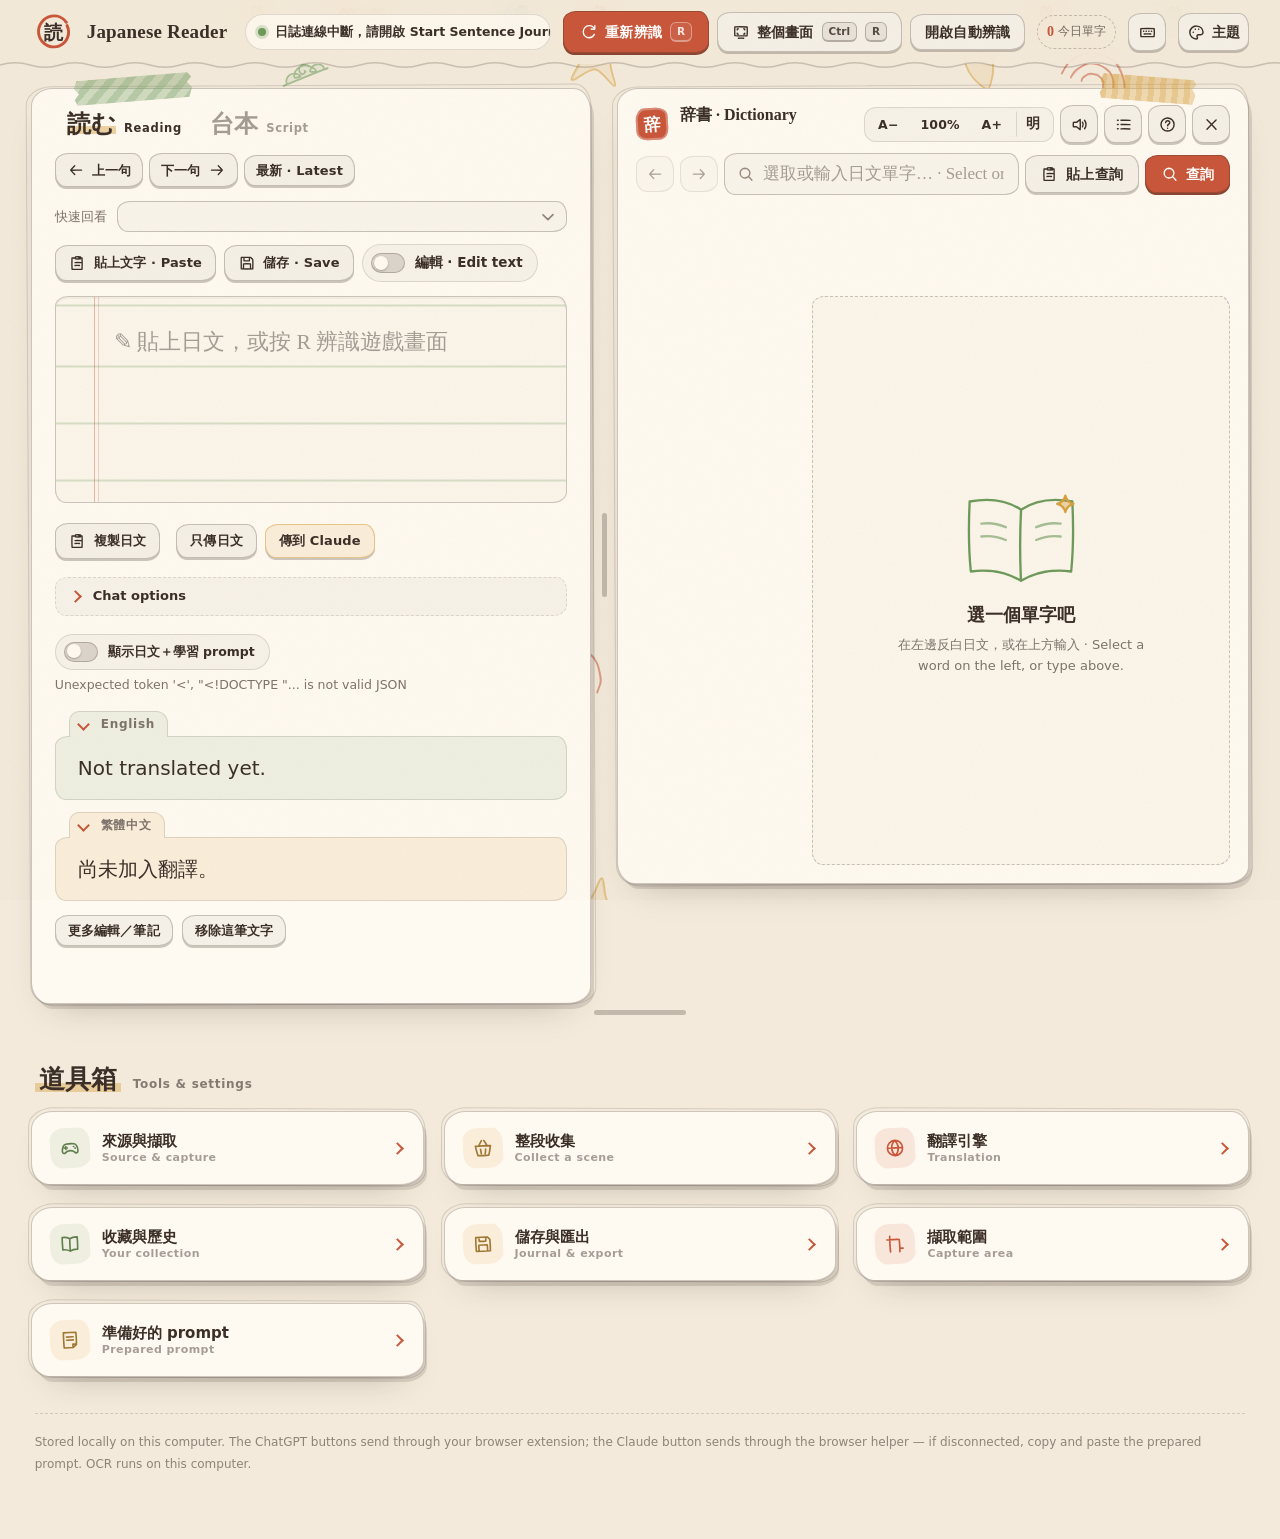
==== index.html @ 6e74e3d2 "Load multiple visual-novel scripts and fix script-panel scrolling [skip ci]" ====
<!doctype html>
<html lang="zh-Hant">
<head>
<meta charset="utf-8">
<meta name="viewport" content="width=device-width,initial-scale=1">
<meta name="theme-color" content="#f3eadb">
<title>Japanese Reader · 日本語リーダー</title>
<link rel="stylesheet" href="style.css?v=multi-script-1">
<link rel="stylesheet" href="dictionary.css?v=scroll-1">
<script src="/portable-preferences.js"></script>
<script src="theme.js?v=ios-presets-1"></script>
</head>
<body>
<div id="doodles" aria-hidden="true"></div>
<div id="falling" aria-hidden="true"></div>

<header class="topbar" id="topbar">
 <div class="topbar-inner">
  <div class="logo" aria-hidden="true">
   <svg viewBox="0 0 48 48"><path class="enso" d="M38.6 13.4C35 8.3 28.6 5.6 22.3 6.7 13.6 8.2 7.4 16.4 8.3 25.2c.9 8.6 8.4 15.3 17.1 15 8.9-.3 15.9-7.8 15.6-16.7-.1-2.4-.7-4.6-1.7-6.6"/><text x="24.5" y="25" text-anchor="middle" dominant-baseline="central">読</text></svg>
  </div>
  <div class="logo-text">
   <b>Japanese Reader</b>
   <small>日本語リーダー · 一句一句，慢慢讀</small>
  </div>
  <div id="topbar-status" class="status-chip"></div>
  <button id="ocr-pending-chip" class="pending-chip" type="button" hidden></button>
  <div id="capture-actions" class="capture-actions">
   <button id="retry-cancel" class="cancel" type="button" hidden title="取消目前的辨識 (Q)">取消辨識 <kbd>Q</kbd></button>
   <button id="pause" type="button">開啟自動辨識</button>
  </div>
  <span id="today-chip" class="today-chip" title="今天查過的單字 · 連續學習天數"></span>
  <button id="shortcut-open" class="icon-button" type="button" title="快捷鍵一覽 (?)" aria-label="Keyboard shortcuts"></button>
  <button id="theme-open" class="icon-button theme-button" type="button" aria-controls="theme-drawer" aria-expanded="false"><span class="label">主題</span></button>
 </div>
</header>

<main class="shell">

 <section class="panel" aria-label="Quick dictionary search">
  <h2>Dictionary · 快速查詞</h2>
  <div class="toolbar">
   <input id="lookup-word" placeholder="選取或輸入日文單字… · Select or type a word" autocomplete="off" spellcheck="false" lang="ja">
   <button id="lookup-online" hidden>Jisho</button>
   <button id="lookup-local" class="primary">查詢</button>
  </div>
  <p id="lookup-state" role="status"></p>
 </section>

 <section class="panel panel-status" aria-label="Recorder status">
  <div id="status" role="status">Connecting to your journal…</div>
  <p id="retry-message" role="status"></p>
  <pre id="retry-text" hidden></pre>
  <details class="note">
   <summary>How recognition works · 使用說明</summary>
   <p class="muted">Choose Pasted text, OBS projector, or a visible game window in Read from. Keep captured dialogue uncovered. Manual recognition is the default: press <kbd>R</kbd> (or the recognize button) when ready, <kbd>Ctrl</kbd>+<kbd>R</kbd> for the whole game screen, and <kbd>Q</kbd> to cancel. Automatic recognition is optional. Dictionary lookup works without translation. Start with HDR off for capture.</p>
  </details>
 </section>

 <section id="ocr-review" class="panel" hidden>
  <h2>這是台詞，還是雜訊？</h2>
  <p class="muted">尚未確認的文字不會加入正式收藏。保留後即可傳送、翻譯；標成雜訊後不再重複提示。</p>
  <div id="ocr-review-list"></div>
 </section>

 <section class="current panel">
  <h2>読む · Reading</h2>
  <div class="toolbar reading-nav">
   <button id="sentence-prev">← 上一句</button>
   <button id="sentence-next">下一句 →</button>
   <button id="sentence-live">最新 · Latest</button>
   <button id="retry-ocr" class="primary">↻ 重新辨識目前畫面</button>
  </div>
  <p id="reader-mode" class="muted"></p>
  <label class="field-label">快速回看 <select id="recent-lines" aria-label="最近讀到的句子"></select></label>
  <div id="latest" tabindex="0" aria-label="Japanese reading text" lang="ja"></div><p id="paste-status" class="muted" role="status">Paste Japanese to start reading, or choose a capture source.</p>
  <h2>English</h2>
  <div id="latestenglish" class="translation" lang="en">Not translated yet.</div>
  <h2>繁體中文</h2>
  <div id="latestchinese" class="translation" lang="zh-Hant">尚未加入翻譯。</div>
  <div id="currentimport"></div>
  <div class="toolbar"><button id="editcurrent">更多編輯／筆記</button></div>
  <p id="latestmeta" class="muted"></p>
 </section>

 <section class="panel" aria-label="Translation and dictionary">
  <h2>Translation · 翻譯引擎</h2>
  <label class="switch"><input type="checkbox" id="auto-translation" checked> Auto · Selected engine · English + 繁體中文</label>
  <p id="translation-state" role="status">Connecting…</p>
  <p class="muted">Translation is optional. Choose LM Studio or an installed offline Argos package below. Auto fills missing translations; the manual button translates the displayed sentence again. Text stays temporary until you save it; saved passages remain local.</p>
 </section>

 <details id="history" class="panel">
  <summary>歷史紀錄／搜尋已儲存句子</summary>
  <h2>Your collection</h2>
  <div class="toolbar">
   <input id="search" type="search" placeholder="Find a sentence or note" aria-label="Search sentences">
   <select id="filter" aria-label="Filter"><option value="all">All sentences</option><option value="new">Not studied</option><option value="star">Starred</option><option value="ocr">Check OCR</option></select>
   <select id="order" aria-label="Order"><option value="newest">Newest first</option><option value="oldest">Story encounter order</option></select>
  </div>
  <div class="toolbar">
   <button id="selectpage">Select this page</button>
   <button id="clear">Clear selection</button>
   <button id="prompt">Copy study prompt · EN + 繁中</button>
   <button id="copy">Copy selected Japanese</button>
   <span id="selected" class="pill"></span>
  </div>
  <div class="toolbar pager">
   <button id="prev">← Previous</button>
   <span id="page" class="pill"></span>
   <button id="next">Next →</button>
  </div>
  <div id="sentences"></div>
 </details>

 <section class="panel" aria-label="Journal actions">
  <h2>Journal · 儲存與匯出</h2>
  <p id="message" role="status"></p>
  <p id="export-status" class="muted" role="status"></p>
  <div class="toolbar">
   <span id="count" class="pill"></span>
   <button id="stop">Save and close reader</button>
   <button id="backup">Save database backup</button>
   <button id="export">Export all JSON</button>
   <button id="exporttxt">Export all Japanese text</button>
  </div>
 </section>

 <details class="panel" id="obs-settings">
  <summary>擷取範圍 · Capture area</summary>
  <p class="muted">Saved automatically in <b>your current reading library</b>. Capture reads the selected OBS projector or game window. Recognized Japanese stays temporary unless automatic saving is enabled; review it for recognition mistakes.</p>
  <pre id="raw"></pre>
  <div class="toolbar">
   <label class="field-label">Dialogue starts at (% down the window) <input id="top" type="number" min="0" max="94" value="55"></label>
   <label class="field-label">Capture height (% of window) <input id="height" type="number" min="5" max="100" value="43"></label>
   <button id="settings">Apply capture area</button>
  </div>
  <p class="muted">If menus or background text are being saved, narrow the capture area. Minimized or rapidly skipped dialogue may be missed; some game display modes may require the game to be active. The journal saves stable screen observations, not a guaranteed complete game transcript.</p>
 </details>

 <details class="panel">
  <summary>Add a missed sentence manually</summary>
  <textarea id="manual" placeholder="Paste Japanese here"></textarea>
  <button id="add">Save sentence</button>
 </details>

 <details id="promptbox" class="panel">
  <summary>準備好的 prompt · Prepared prompt</summary>
  <textarea id="prepared" readonly></textarea>
 </details>

 <footer>Stored locally on this computer. The ChatGPT buttons send through your browser extension; the Claude button sends through the browser helper — if disconnected, copy and paste the prepared prompt. OCR runs on this computer.</footer>

</main>

<div id="theme-scrim" class="scrim" hidden></div>
<aside id="theme-drawer" class="drawer" aria-label="Appearance" aria-hidden="true">
 <div class="drawer-head">
  <div><b>外觀 · Appearance</b><small>讓讀日文變成一件開心的事</small></div>
  <button id="theme-close" class="icon-button" type="button" aria-label="Close appearance">✕</button>
 </div>
 <div class="drawer-body">
  <h3>主題 · Palette</h3>
  <div id="theme-presets" class="preset-grid" role="group" aria-label="Palette presets"></div>

  <h3>背景插畫 · Doodles</h3>
  <div id="theme-density" class="segmented" role="group" aria-label="Doodle amount"></div>
  <div class="toggle-row">
   <label><input id="theme-grain" type="checkbox"> 紙張質感 · Paper grain</label>
   <label><input id="theme-falling" type="checkbox"> 飄落動畫 · Drifting petals</label>
  </div>

  <h3>閱讀 · Reading</h3>
  <p class="drawer-note">日文字體 · Japanese typeface <span class="font-sample" lang="ja">読み・きさ</span></p>
  <div id="theme-font" class="segmented" role="group" aria-label="Japanese typeface"></div>
  <div id="theme-sizes" class="slider-stack"></div>

  <h3>自訂顏色 · Custom colours</h3>
  <div id="theme-colors" class="color-row"></div>
  <button id="theme-custom-reset" type="button" class="link-button" hidden>回到主題原色 · Use palette colours</button>

  <details id="theme-settings">
   <summary>其他 · More</summary>
  </details>
 </div>
 <div class="drawer-foot">
  <button id="theme-reset" type="button">恢復預設外觀</button>
  <span id="theme-save" role="status"></span>
 </div>
</aside>

<div id="ocr-toast" class="toast" role="status" aria-live="polite" hidden>
 <svg class="toast-spinner" viewBox="0 0 24 24" aria-hidden="true"><path d="M19.5 8.2c-1.3-2.9-4.2-4.7-7.4-4.6C7.6 3.8 4.2 7.4 4.3 11.9c.1 4.4 3.7 7.9 8 7.8 3-.1 5.6-1.9 6.8-4.5"/></svg>
 <span id="ocr-toast-text">正在辨識畫面…</span>
 <button id="ocr-toast-cancel" type="button">取消 <kbd>Q</kbd></button>
</div>

<div id="shortcut-sheet" class="sheet" role="dialog" aria-modal="true" aria-labelledby="shortcut-title" hidden>
 <div class="sheet-card">
  <div class="sheet-head"><b id="shortcut-title">快捷鍵 · Keyboard shortcuts</b><button id="shortcut-close" class="icon-button" type="button" aria-label="Close">✕</button></div>
  <p class="drawer-note">在文字輸入框以外使用 · Works outside text fields</p>
  <dl class="keys">
   <dt><kbd>R</kbd></dt><dd>重新辨識目前畫面 · Recognize the dialogue area</dd>
   <dt><kbd>Ctrl</kbd>+<kbd>R</kbd></dt><dd>辨識整個遊戲畫面 · Recognize the whole game screen</dd>
   <dt><kbd>Q</kbd></dt><dd>取消辨識 · Cancel a recognition in progress</dd>
   <dt><kbd>A</kbd> / <kbd>D</kbd></dt><dd>上一本／下一本有結果的辭典 · Previous / next dictionary</dd>
   <dt><kbd>←</kbd> / <kbd>→</kbd></dt><dd>上一個／下一個查詢 · Previous / next search</dd>
   <dt><kbd>Ctrl</kbd>+<kbd>V</kbd></dt><dd>貼上並查詢 · Paste into dictionary search</dd>
   <dt><kbd>Shift</kbd> + 選取</dt><dd>只選取、不查詢 · Select without lookup (or right-drag)</dd>
   <dt><kbd>?</kbd></dt><dd>顯示這張表 · Show this sheet</dd>
  </dl>
 </div>
</div>

<script src="translations.js"></script><script src="app.js?v=washi-1"></script>
<script>
const translationToggle=document.getElementById('auto-translation');
translationToggle.onchange=async()=>{try{const r=await fetch('/api/translation',{method:'POST',headers:{'Content-Type':'application/json'},body:JSON.stringify({enabled:translationToggle.checked})});if(!r.ok)throw Error('Could not change translation setting');}catch(e){document.getElementById('translation-state').textContent=e.message;}};
setInterval(async()=>{try{const r=await fetch('/api/state');const s=await r.json();if(s.translation){translationToggle.checked=s.translation.enabled;document.getElementById('translation-state').textContent=s.translation.status;}}catch{}},1600);
document.addEventListener('selectionchange',()=>{const active=document.activeElement;if(active&&(active.matches('input,textarea')||active.isContentEditable))return;const selection=window.getSelection();if(!selection||selection.isCollapsed)return;const text=selection.toString().trim();if(text&&text.length<120)document.getElementById('lookup-word').value=text;});
document.getElementById('lookup-online').onclick=()=>{const w=document.getElementById('lookup-word').value.trim();if(w)window.open('https://jisho.org/search/'+encodeURIComponent(w),'_blank','noopener');};
</script><script src="dictionary.js?v=position-1"></script><script src="deepl-web.js"></script><script src="reader.js?v=washi-2"></script><script src="script.js?v=multi-script-1"></script>
</body>
</html>
---- style.css ----
/* ==========================================================================
   Japanese Reader · "Washi" design
   Colours come from theme.js as --paper, --card, --ink, --accent, --accent-2,
   --accent-3 (see PRESETS there). Everything else is derived here, so every
   palette preset — light or dark — works without extra rules.
   ========================================================================== */

/* 1. Tokens ---------------------------------------------------------------- */
:root{
 --paper:#f3eadb;--paper-ink:#3b2f28;--card:#fffaf1;--ink:#3b2f28;
 --accent:#c9573a;--accent-text:#c9573a;--accent-2:#6e9a5b;--accent-3:#d6a03e;--on-accent:#fff;

 --font-ui:"Segoe UI Variable Text","Segoe UI","Yu Gothic UI","Microsoft JhengHei UI","Microsoft JhengHei",system-ui,-apple-system,sans-serif;
 --font-hand:"Segoe Print","Ink Free","UD Digi Kyokasho N-B","UD Digi Kyokasho NK-B","Klee One","Comic Sans MS",cursive;
 --font-jp:var(--jp-font,"Yu Gothic UI","Yu Gothic","Noto Sans JP",sans-serif);
 --font-mono:"Cascadia Mono",Consolas,"SF Mono",monospace;

 --muted:color-mix(in srgb,var(--ink) 66%,var(--card));
 --faint:color-mix(in srgb,var(--ink) 46%,var(--card));
 --line:color-mix(in srgb,var(--ink) 14%,transparent);
 --line-strong:color-mix(in srgb,var(--ink) 26%,transparent);
 --inset:color-mix(in srgb,var(--ink) 4%,var(--card));
 --inset-2:color-mix(in srgb,var(--ink) 8%,var(--card));
 --field:color-mix(in srgb,var(--ink) 3%,var(--card));
 --btn:color-mix(in srgb,var(--ink) 5%,var(--card));
 --btn-hover:color-mix(in srgb,var(--accent) 12%,var(--card));
 --tint-accent:color-mix(in srgb,var(--accent) 12%,var(--card));
 --tint-2:color-mix(in srgb,var(--accent-2) 11%,var(--card));
 --tint-3:color-mix(in srgb,var(--accent-3) 13%,var(--card));
 --shade:color-mix(in srgb,var(--ink) 14%,transparent);
 --shadow:0 1px 0 var(--line),4px 6px 0 -1px var(--shade),0 18px 36px -24px color-mix(in srgb,var(--ink) 40%,transparent);

 --radius:var(--rounding,20px);
 --wobble:calc(var(--radius) + 2px) calc(var(--radius) - 3px) calc(var(--radius) + 4px) calc(var(--radius) - 2px)/calc(var(--radius) - 2px) calc(var(--radius) + 3px) calc(var(--radius) - 3px) calc(var(--radius) + 2px);
 --wobble-sm:13px 10px 14px 11px/10px 14px 11px 13px;
 --gutter:clamp(14px,2.4vw,34px);
 --topbar-h:64px;
 --doodle-opacity:.6;--grain-opacity:.5;
 color-scheme:light;
}
:root[data-mode="dark"]{
 --shade:rgba(0,0,0,.34);
 --shadow:0 1px 0 color-mix(in srgb,var(--ink) 8%,transparent),4px 6px 0 -1px rgba(0,0,0,.28),0 22px 40px -22px rgba(0,0,0,.7);
 --line:color-mix(in srgb,var(--ink) 13%,transparent);
 --line-strong:color-mix(in srgb,var(--ink) 24%,transparent);
 --inset:color-mix(in srgb,var(--ink) 5%,var(--card));
 --field:color-mix(in srgb,#000 14%,var(--card));
 --btn:color-mix(in srgb,var(--ink) 7%,var(--card));
 --doodle-opacity:.42;--grain-opacity:.55;
 color-scheme:dark;
}

/* 2. Base ------------------------------------------------------------------ */
*{box-sizing:border-box}
[hidden]{display:none!important}
html{background:var(--paper);color:var(--paper-ink);scroll-padding-top:calc(var(--topbar-h) + 16px)}
body{
 margin:0;min-height:100vh;padding:0 0 64px;
 font:15px/1.6 var(--font-ui);
 background:var(--paper);color:var(--paper-ink);
 -webkit-font-smoothing:antialiased;text-rendering:optimizeLegibility;
}
/* Page-recolouring extensions paint html/body/main with !important; keep our paper. */
html,body{background-color:var(--paper)!important}
body>*{position:relative;z-index:1}
::selection{background:color-mix(in srgb,var(--accent) 30%,transparent)}
*{scrollbar-width:thin;scrollbar-color:color-mix(in srgb,var(--ink) 24%,transparent) transparent}
::-webkit-scrollbar{width:11px;height:11px}
::-webkit-scrollbar-thumb{background:color-mix(in srgb,var(--ink) 22%,transparent);border-radius:99px;border:3px solid transparent;background-clip:content-box}
::-webkit-scrollbar-track{background:transparent}

/* Hand-drawn background: doodles, drifting petals, paper grain. */
#doodles,#falling{position:fixed;inset:0;z-index:0;pointer-events:none}
#doodles{opacity:var(--doodle-opacity)}
#doodles svg{display:block}
#falling{overflow:hidden}
#falling span{position:absolute;top:0;left:var(--x);opacity:.75;will-change:transform}
#falling .fall{animation:petal-fall var(--dur) linear var(--delay) infinite}
#falling .rise{top:auto;bottom:0;animation:bubble-rise var(--dur) ease-in var(--delay) infinite}
@keyframes petal-fall{
 0%{transform:translate3d(0,-60px,0) rotate(0)}
 50%{transform:translate3d(calc(var(--drift) * .6),50vh,0) rotate(calc(var(--spin) * .5))}
 100%{transform:translate3d(var(--drift),calc(100vh + 60px),0) rotate(var(--spin))}
}
@keyframes bubble-rise{
 0%{transform:translate3d(0,60px,0) scale(.7);opacity:0}
 15%{opacity:.7}
 100%{transform:translate3d(var(--drift),calc(-100vh - 60px),0) scale(1.05);opacity:0}
}
.no-falling #falling{display:none}
body::after{
 content:"";position:fixed;inset:0;z-index:90;pointer-events:none;
 opacity:var(--grain-opacity);mix-blend-mode:multiply;
 background-image:url("data:image/svg+xml,%3Csvg xmlns='http://www.w3.org/2000/svg' width='220' height='220'%3E%3Cfilter id='n'%3E%3CfeTurbulence type='fractalNoise' baseFrequency='.85' numOctaves='3' stitchTiles='stitch'/%3E%3CfeColorMatrix values='0 0 0 0 .45 0 0 0 0 .38 0 0 0 0 .3 0 0 0 .09 0'/%3E%3C/filter%3E%3Crect width='220' height='220' filter='url(%23n)'/%3E%3C/svg%3E");
}
:root[data-mode="dark"] body::after{mix-blend-mode:screen;opacity:.28}
.no-grain body::after{display:none}

/* 3. Top bar --------------------------------------------------------------- */
.topbar{
 position:sticky;top:0;z-index:40;
 background:color-mix(in srgb,var(--paper) 84%,transparent);
 backdrop-filter:blur(14px) saturate(140%);-webkit-backdrop-filter:blur(14px) saturate(140%);
 color:var(--paper-ink);
}
/* A wavy, hand-drawn rule under the bar. */
.topbar::after{
 content:"";position:absolute;left:0;right:0;bottom:-5px;height:8px;
 background:color-mix(in srgb,var(--paper-ink) 22%,transparent);
 -webkit-mask:url("data:image/svg+xml,%3Csvg xmlns='http://www.w3.org/2000/svg' width='120' height='8'%3E%3Cpath d='M0 4c10-3 20-3 30 0s20 3 30 0 20-3 30 0 20 3 30 0' fill='none' stroke='%23000' stroke-width='1.6' stroke-linecap='round'/%3E%3C/svg%3E") repeat-x left center/120px 8px;
 mask:url("data:image/svg+xml,%3Csvg xmlns='http://www.w3.org/2000/svg' width='120' height='8'%3E%3Cpath d='M0 4c10-3 20-3 30 0s20 3 30 0 20-3 30 0 20 3 30 0' fill='none' stroke='%23000' stroke-width='1.6' stroke-linecap='round'/%3E%3C/svg%3E") repeat-x left center/120px 8px;
}
.topbar-inner{
 display:flex;align-items:center;gap:12px;flex-wrap:wrap;
 max-width:var(--reader-width,1640px);margin:0 auto;padding:10px var(--gutter);
}
.logo{width:44px;height:44px;flex:none;color:var(--accent)}
.logo svg{width:100%;height:100%;overflow:visible}
.logo .enso{fill:none;stroke:currentColor;stroke-width:3.2;stroke-linecap:round;animation:enso-draw 1.6s ease-out both}
.logo text{font:700 21px var(--font-hand);fill:var(--paper-ink)}
@keyframes enso-draw{from{stroke-dasharray:0 200}to{stroke-dasharray:200 0}}
.logo-text{display:flex;flex-direction:column;line-height:1.15;margin-right:6px}
.logo-text b{font:700 19px var(--font-hand);letter-spacing:.01em}
.logo-text small{font-size:11.5px;color:color-mix(in srgb,var(--paper-ink) 62%,var(--paper));letter-spacing:.06em}

.status-chip{flex:1 1 0;min-width:120px;display:flex}
.status-chip #status{max-width:100%}
.status-chip #status{
 display:flex;align-items:center;gap:9px;
 padding:7px 14px 7px 12px;margin:0;
 font-size:12.5px;font-weight:600;color:var(--ink);
 background:color-mix(in srgb,var(--card) 80%,transparent);
 border:1.5px solid var(--line);border-radius:999px;
 white-space:nowrap;overflow:hidden;text-overflow:ellipsis;
}
.status-chip #status::before{
 content:"";flex:none;width:8px;height:8px;border-radius:50%;
 background:var(--accent-2);box-shadow:0 0 0 3px color-mix(in srgb,var(--accent-2) 25%,transparent);
 animation:pulse 2.6s ease-in-out infinite;
}
.ocr-busy .status-chip #status::before{background:var(--accent);animation-duration:.9s}
@keyframes pulse{0%,100%{opacity:1}50%{opacity:.3}}
.pending-chip{
 padding:6px 12px;font-size:12.5px;
 background:var(--tint-3);border-color:color-mix(in srgb,var(--accent-3) 55%,transparent);
 animation:wiggle 3s ease-in-out infinite;
}
@keyframes wiggle{0%,90%,100%{transform:rotate(0)}93%{transform:rotate(-3deg)}96%{transform:rotate(3deg)}}

.capture-actions{display:flex;align-items:center;gap:8px;flex-wrap:nowrap}
.capture-actions .short{display:none}
.capture-actions button{white-space:nowrap}
.capture-actions button{padding:9px 14px}
.capture-actions #retry-ocr{padding:10px 16px}
#retry-cancel{background:var(--tint-accent);border-color:color-mix(in srgb,var(--accent) 45%,transparent)}
.today-chip{
 display:inline-flex;align-items:center;gap:4px;
 padding:6px 12px;font-size:12px;color:color-mix(in srgb,var(--paper-ink) 70%,var(--paper));
 border:1.5px dashed var(--line-strong);border-radius:999px;white-space:nowrap;
}
.today-chip b{font:700 14px var(--font-hand);color:var(--accent-text)}
.today-chip.lit{border-style:solid;background:color-mix(in srgb,var(--card) 70%,transparent)}
.theme-button{gap:6px;padding:8px 14px}
.theme-button .label{font-weight:700}

/* 4. Shell & workspace ------------------------------------------------------ */
.shell{
 width:100%;max-width:var(--reader-width,1640px);margin-inline:auto;
 padding:18px var(--gutter) 0;
 background:transparent!important;background-image:none!important;color:var(--paper-ink)!important;
}

/* 5. Cards ------------------------------------------------------------------- */
.panel,article,section.current,#dictionary-panel,.settings-grid>details,.settings-grid>section{
 position:relative;
 margin:0;
 padding:clamp(16px,1.8vw,24px);
 color:var(--ink);
 background:var(--card);
 border:1.5px solid var(--line-strong);
 border-radius:var(--wobble);
 box-shadow:var(--shadow);
}
/* A second, slightly offset pencil line makes every card look sketched by hand. */
section.current::after,#dictionary-panel::after,.settings-grid>*::after,article::after{
 content:"";position:absolute;inset:-4px -3px -2px -4px;pointer-events:none;
 border:1.2px solid color-mix(in srgb,var(--ink) 16%,transparent);
 border-radius:calc(var(--radius) + 6px) calc(var(--radius) - 4px) calc(var(--radius) + 2px) calc(var(--radius) + 5px)/calc(var(--radius) - 1px) calc(var(--radius) + 5px) calc(var(--radius) - 4px) calc(var(--radius) + 1px);
 transform:rotate(-.3deg);
}
.settings-grid>*::after{transform:rotate(.25deg)}

/* Washi tape on the two main cards. */
section.current::before,#dictionary-panel::before{
 content:"";position:absolute;z-index:3;top:-13px;width:118px;height:26px;pointer-events:none;
 background:repeating-linear-gradient(-45deg,color-mix(in srgb,var(--accent-2) 55%,transparent) 0 7px,color-mix(in srgb,var(--accent-2) 36%,transparent) 7px 14px);
 clip-path:polygon(3% 0,97% 4%,100% 22%,96% 40%,100% 62%,97% 100%,2% 96%,0 74%,4% 52%,0 30%);
 transform:rotate(-5deg);left:42px;opacity:.9;
}
#dictionary-panel::before{
 left:auto;right:52px;transform:rotate(4deg);width:96px;
 background:repeating-linear-gradient(90deg,color-mix(in srgb,var(--accent-3) 60%,transparent) 0 6px,color-mix(in srgb,var(--accent-3) 40%,transparent) 6px 12px);
}

/* 6. Typography ---------------------------------------------------------------- */
h1{font-weight:700}
h2{
 display:flex;align-items:center;gap:10px;
 margin:22px 0 10px;
 font-size:12px;font-weight:700;letter-spacing:.14em;text-transform:uppercase;
 color:var(--accent-text);
}
h3{margin:0 0 10px;font-size:15px;font-weight:700}
p{margin:10px 0}
small{font-size:11px;letter-spacing:.04em}
.muted{color:var(--muted);line-height:1.7;font-size:13.5px}
.meta{font-size:12px;color:var(--faint);line-height:1.7}
.hand-title{
 display:flex;align-items:baseline;gap:12px;flex-wrap:wrap;
 margin:0;text-transform:none;letter-spacing:0;color:var(--ink);
}
.hand-title>span{
 position:relative;font:700 26px/1.1 var(--font-hand);
 color:var(--ink);padding:0 4px;
 background:linear-gradient(transparent 58%,color-mix(in srgb,var(--accent-3) 42%,transparent) 58% 90%,transparent 90%);
}
.hand-title small{font-size:12px;font-weight:600;letter-spacing:.06em;color:var(--muted)}
.section-title{margin:44px 4px 16px;color:var(--paper-ink)}
.section-title small{color:color-mix(in srgb,var(--paper-ink) 60%,var(--paper))}
footer{
 margin:36px 4px 0;padding-top:18px;
 font-size:12px;line-height:1.8;color:color-mix(in srgb,var(--paper-ink) 55%,var(--paper));
 border-top:1.5px dashed color-mix(in srgb,var(--paper-ink) 18%,transparent);
}
pre{
 margin:14px 0;padding:14px 16px;white-space:pre-wrap;overflow-wrap:anywhere;
 font:12.5px/1.7 var(--font-mono);color:var(--muted);
 background:var(--inset);border:1.5px dashed var(--line);border-radius:var(--wobble-sm);
}
kbd{
 display:inline-flex;align-items:center;justify-content:center;min-width:1.7em;
 padding:1px 6px;margin-left:2px;
 font:700 10.5px/1.5 var(--font-ui);letter-spacing:0;color:inherit;
 background:color-mix(in srgb,currentColor 8%,transparent);
 border:1.2px solid color-mix(in srgb,currentColor 35%,transparent);border-bottom-width:2.5px;
 border-radius:6px;opacity:.85;
}

/* 7. Controls ---------------------------------------------------------------- */
button,input,textarea,select{font-family:inherit;font-size:14px}
.ico{width:18px;height:18px;flex:none}
button{
 display:inline-flex;align-items:center;justify-content:center;gap:7px;
 padding:9px 15px;
 font-weight:650;letter-spacing:.01em;line-height:1.2;
 color:var(--ink);background:var(--btn);
 border:1.5px solid var(--line-strong);
 border-radius:var(--wobble-sm);
 box-shadow:0 2px 0 var(--line-strong);
 cursor:pointer;
 transition:background-color .15s ease,border-color .15s ease,transform .12s ease,box-shadow .12s ease;
}
button:hover:not(:disabled){background:var(--btn-hover);border-color:color-mix(in srgb,var(--accent) 45%,transparent);transform:translateY(-1px);box-shadow:0 3px 0 var(--line-strong)}
button:active:not(:disabled){transform:translateY(1px);box-shadow:0 0 0 var(--line-strong)}
button:disabled{opacity:.42;cursor:default;box-shadow:none}
button.primary{
 color:var(--on-accent);background:var(--accent);
 border-color:color-mix(in srgb,var(--accent) 70%,var(--ink));
 box-shadow:0 2px 0 color-mix(in srgb,var(--accent) 55%,var(--ink));
}
button.primary:hover:not(:disabled){background:color-mix(in srgb,var(--accent) 88%,var(--card));box-shadow:0 3px 0 color-mix(in srgb,var(--accent) 55%,var(--ink))}
button kbd{margin-left:1px}
button.primary kbd{border-color:color-mix(in srgb,var(--on-accent) 45%,transparent)}
.icon-button{padding:8px;min-width:38px;min-height:38px}
.icon-button .ico{width:19px;height:19px}
.link-button{background:none;border:0;box-shadow:none;padding:4px 0;color:var(--accent-text);text-decoration:underline dotted;text-underline-offset:3px}
.link-button:hover:not(:disabled){background:none;box-shadow:none;transform:none}

input,textarea,select{
 color:var(--ink);background:var(--field);
 border:1.5px solid var(--line-strong);border-radius:var(--wobble-sm);
 padding:9px 13px;
 transition:border-color .15s ease,box-shadow .15s ease;
}
input:hover,textarea:hover,select:hover{border-color:color-mix(in srgb,var(--ink) 38%,transparent)}
input:focus,textarea:focus,select:focus{outline:none;border-color:var(--accent);box-shadow:0 0 0 3px color-mix(in srgb,var(--accent) 20%,transparent)}
input::placeholder,textarea::placeholder{color:var(--faint);opacity:1}
select{
 appearance:none;-webkit-appearance:none;cursor:pointer;max-width:100%;
 padding-right:34px;
 background-image:url("data:image/svg+xml;charset=utf-8,%3Csvg xmlns='http://www.w3.org/2000/svg' viewBox='0 0 12 8'%3E%3Cpath d='M1 1.8c1.7 1.5 3.3 3.1 5 4.8 1.6-1.7 3.3-3.4 5-5' fill='none' stroke='%23918579' stroke-width='1.7' stroke-linecap='round' stroke-linejoin='round'/%3E%3C/svg%3E");
 background-repeat:no-repeat;background-position:right 12px center;background-size:12px;
}
textarea{display:block;width:100%;min-height:88px;resize:vertical;margin:12px 0;line-height:1.7}
input[type=number]{width:96px}
input[type=color]{padding:3px;cursor:pointer;width:46px;height:38px}
input[type=range]{accent-color:var(--accent);cursor:pointer;padding:0;border:0;background:none;box-shadow:none}
button:focus-visible,input:focus-visible,textarea:focus-visible,select:focus-visible,summary:focus-visible,[tabindex]:focus-visible{outline:2.5px solid var(--accent);outline-offset:3px}

label{display:inline-flex;align-items:center;gap:8px;line-height:1.6}
.field-label{display:inline-flex;align-items:center;gap:10px;flex-wrap:wrap;font-size:13.5px;color:var(--muted)}

/* Checkbox + text pairs read as little toggle switches. */
.switch,label:has(>input[type=checkbox]){
 display:inline-flex;align-items:center;gap:10px;
 padding:7px 14px 7px 8px;
 font-size:13.5px;font-weight:600;
 background:var(--inset);border:1.5px solid var(--line);border-radius:999px;cursor:pointer;
 transition:border-color .15s ease,background-color .15s ease;
}
.switch:hover,label:has(>input[type=checkbox]):hover{border-color:color-mix(in srgb,var(--accent) 40%,transparent)}
input[type=checkbox]{
 appearance:none;-webkit-appearance:none;flex:none;cursor:pointer;margin:0;
 width:34px;height:20px;padding:0;border-radius:99px;position:relative;
 background:color-mix(in srgb,var(--ink) 18%,var(--card));
 border:1.5px solid var(--line-strong);box-shadow:none;
 transition:background-color .18s ease;
}
input[type=checkbox]::before{
 content:"";position:absolute;top:1.5px;left:2px;width:14px;height:14px;border-radius:50%;
 background:var(--card);box-shadow:0 1px 2px rgba(0,0,0,.25);transition:transform .18s ease;
}
input[type=checkbox]:checked{background:var(--accent-2);border-color:color-mix(in srgb,var(--accent-2) 70%,var(--ink))}
input[type=checkbox]:checked::before{transform:translateX(13px)}
input[type=checkbox]:focus{box-shadow:0 0 0 3px color-mix(in srgb,var(--accent) 20%,transparent)}
/* History selection checkboxes and dictionary choices stay tick boxes. */
article .rowhead input[type=checkbox],#dict-choices input[type=checkbox]{width:19px;height:19px;border-radius:6px 5px 6px 5px;background:var(--field)}
article .rowhead input[type=checkbox]::before,#dict-choices input[type=checkbox]::before{
 top:1px;left:1px;width:14px;height:14px;border-radius:0;background:none;box-shadow:none;transform:none;
 -webkit-mask:url("data:image/svg+xml,%3Csvg xmlns='http://www.w3.org/2000/svg' viewBox='0 0 24 24'%3E%3Cpath d='M4.8 12.6c1.8 1.6 3.4 3.3 4.9 5.2 3-4.6 6.3-8.8 9.8-12.6' fill='none' stroke='%23000' stroke-width='3.4' stroke-linecap='round' stroke-linejoin='round'/%3E%3C/svg%3E") center/contain no-repeat;
 mask:url("data:image/svg+xml,%3Csvg xmlns='http://www.w3.org/2000/svg' viewBox='0 0 24 24'%3E%3Cpath d='M4.8 12.6c1.8 1.6 3.4 3.3 4.9 5.2 3-4.6 6.3-8.8 9.8-12.6' fill='none' stroke='%23000' stroke-width='3.4' stroke-linecap='round' stroke-linejoin='round'/%3E%3C/svg%3E") center/contain no-repeat;
}
article .rowhead input[type=checkbox]:checked,#dict-choices input[type=checkbox]:checked{background:var(--accent-2)}
article .rowhead input[type=checkbox]:checked::before,#dict-choices input[type=checkbox]:checked::before{background:var(--card);transform:none}
#dict-choices label,.dict-choice-row label,article .rowhead label{padding:0;background:none;border:0;border-radius:0}

.toolbar{display:flex;flex-wrap:wrap;gap:9px;align-items:center;margin:14px 0}
.pill{
 display:inline-flex;align-items:center;padding:6px 12px;
 font-size:12px;font-weight:650;color:var(--muted);
 background:var(--inset);border:1.5px solid var(--line);border-radius:999px;
}
#search{flex:1;min-width:220px}

/* 8. Disclosures --------------------------------------------------------------- */
summary{
 display:flex;align-items:center;gap:10px;list-style:none;cursor:pointer;
 font-weight:650;color:inherit;transition:color .15s ease;
}
summary::-webkit-details-marker{display:none}
summary::before{
 content:"";flex:none;width:7px;height:7px;margin:0 3px;
 border-right:2px solid var(--accent-text);border-bottom:2px solid var(--accent-text);
 transform:rotate(-45deg);transition:transform .18s ease;
}
details[open]>summary::before{transform:rotate(45deg)}
summary:hover{color:var(--accent-text)}
.panel details:not(.settings-disclosure):not(.translation-disclosure),article details,section.current details:not(.translation-disclosure),#theme-settings{
 margin:14px 0;padding:12px 14px;
 background:var(--inset);border:1.5px dashed var(--line);border-radius:var(--wobble-sm);
}

/* 9. Reading card ------------------------------------------------------------- */
#reader-workspace section.current{
 display:flex;flex-direction:column;
 min-height:var(--ws-h,calc(100vh - var(--topbar-h) - 40px));
 padding-top:18px;
}
.card-head{display:flex;align-items:center;gap:10px 14px;flex-wrap:wrap;margin-bottom:6px}
.card-head .hand-title{margin-right:auto}
.card-head .reading-nav{margin:0;gap:6px}
.card-head .reading-nav button{padding:7px 11px;font-size:13px}
#reader-mode{
 flex-basis:100%;order:3;margin:2px 0 0;
 display:inline-flex;align-items:center;gap:8px;
 font-size:12px;font-weight:700;letter-spacing:.06em;color:var(--accent-text);
}
#reader-mode::before{content:"";width:18px;height:2px;border-radius:2px;background:currentColor;opacity:.6}
section.current>.field-label{display:flex;width:100%;margin:8px 0 0;font-size:12.5px}
section.current>.field-label select{flex:1;min-width:0;font-family:var(--font-jp);font-size:13.5px;padding-block:7px}
.reader-inputs{margin:12px 0 10px;gap:8px}
.reader-inputs button{padding:8px 13px;font-size:13px}
.input-source{margin-top:0}

/* The Japanese passage sits on ruled notebook paper. */
#latest{
 position:relative;
 margin:4px 0 12px;
 padding:calc(var(--jp-size,30px) * .45) clamp(18px,2vw,28px) calc(var(--jp-size,30px) * .55) 58px;
 min-height:calc(var(--jp-size,30px) * var(--line-space,1.9) * 3 + 36px);
 font-family:var(--font-jp);font-size:var(--jp-size,30px);line-height:var(--line-space,1.9);
 white-space:pre-wrap;overflow-wrap:anywhere;color:var(--ink);
 background-color:color-mix(in srgb,var(--card) 70%,var(--paper));
 background-image:
  linear-gradient(90deg,transparent 38px,color-mix(in srgb,var(--accent) 38%,transparent) 38px 39.5px,transparent 39.5px 42px,color-mix(in srgb,var(--accent) 22%,transparent) 42px 43px,transparent 43px),
  repeating-linear-gradient(180deg,transparent 0 calc(1lh - 1.5px),color-mix(in srgb,var(--accent-2) 26%,transparent) calc(1lh - 1.5px) 1lh);
 background-origin:padding-box,content-box;background-clip:padding-box,padding-box;
 border:1.5px solid var(--line-strong);border-radius:var(--wobble-sm);
 box-shadow:inset 0 2px 0 color-mix(in srgb,var(--ink) 4%,transparent);
 transition:border-color .2s ease,box-shadow .2s ease;
}
#latest:focus{outline:none;border-color:color-mix(in srgb,var(--accent) 60%,transparent);box-shadow:0 0 0 3px color-mix(in srgb,var(--accent) 16%,transparent)}
#latest[contenteditable="plaintext-only"],#latest[contenteditable="true"]{cursor:text;border-style:dashed;border-color:var(--accent-3)}
#latest[data-dirty="true"]{border-color:var(--accent-3);box-shadow:0 0 0 3px color-mix(in srgb,var(--accent-3) 22%,transparent)}
#latest:empty::before{content:"✎ 貼上日文，或按 R 辨識遊戲畫面";color:var(--faint);font-size:.72em}
#paste-status{margin:0 0 4px;font-size:12.5px}
#message{font-size:13px;color:var(--accent-text);font-weight:600}

.send-row{margin:8px 0 4px;gap:8px}
.send-row>button{padding:8px 13px;font-size:13px}
.send-row [data-chat-provider="claude"]{background:var(--tint-3);border-color:color-mix(in srgb,var(--accent-3) 50%,transparent)}
#copy-current-japanese+[role=status]{font-size:12.5px;color:var(--accent-2);font-weight:650}
.chat-options{padding:8px 12px!important;font-size:13px}
section.current>label:has(#show-study-prompt){align-self:flex-start;font-size:12.5px;margin:4px 0}

/* Translations are soft coloured notes. */
.translation-disclosure{margin:12px 0 0}
.translation-disclosure>summary{
 display:inline-flex;width:auto;padding:3px 12px 3px 6px;margin:0 0 -1px 14px;
 font-size:12px;letter-spacing:.06em;color:var(--muted);
 background:var(--tint-2);border:1.5px solid var(--line);border-bottom:0;border-radius:10px 12px 0 0;
}
.translation-disclosure[data-lang="zh"]>summary{background:var(--tint-3)}
section.current .translation{
 margin:0;padding:14px clamp(16px,1.8vw,22px);
 font-size:var(--translation-size,20px);line-height:1.7;white-space:pre-wrap;
 background:var(--tint-2);border:1.5px solid var(--line);border-radius:var(--wobble-sm);
}
#latestchinese{font-family:"Microsoft JhengHei UI","Microsoft JhengHei",var(--font-ui);background:var(--tint-3)}
#latestmeta{margin-top:10px;font-size:12px;color:var(--faint)}
section.current>.toolbar:has(#editcurrent){margin-top:auto;padding-top:14px}
section.current>.toolbar:has(#editcurrent) button{font-size:12.5px;padding:7px 12px}
.translation-import{display:flex;flex-wrap:wrap;gap:10px;align-items:center;margin-top:14px}
.translation-import details{flex:1 1 100%;margin:4px 0 0}
.translation-import [role=status]{font-size:12.5px;color:var(--accent-2)}

/* 10. Settings grid ------------------------------------------------------------- */
.settings-grid{display:grid;grid-template-columns:repeat(auto-fill,minmax(320px,1fr));gap:22px 20px;align-items:start}
.settings-grid>:is(section,details){padding:0;overflow:visible}
.settings-grid>:is(section,details):has(>details[open]),.settings-grid>details[open]{grid-column:1/-1}
.settings-grid>section>.settings-disclosure,.settings-grid>details{padding:0}
.settings-grid summary{padding:16px 18px;gap:12px;font-size:15px}
.settings-grid details[open]>summary{border-bottom:1.5px dashed var(--line)}
.settings-grid details>:not(summary){margin-inline:18px}
.settings-grid details>:last-child{margin-bottom:18px}
.settings-grid details>summary+*{margin-top:16px}
.tile-icon{
 display:grid;place-items:center;flex:none;width:40px;height:40px;
 color:var(--accent-text);background:var(--tint-accent);
 border-radius:14px 11px 15px 12px/12px 15px 11px 14px;
 transform:rotate(-3deg);transition:transform .2s ease;
}
.tile-icon .ico{width:22px;height:22px}
.settings-grid summary:hover .tile-icon{transform:rotate(3deg) scale(1.05)}
.settings-grid>:nth-child(3n+2) .tile-icon{background:var(--tint-2);color:color-mix(in srgb,var(--accent-2) 75%,var(--ink))}
.settings-grid>:nth-child(3n+3) .tile-icon{background:var(--tint-3);color:color-mix(in srgb,var(--accent-3) 65%,var(--ink))}
.tile-title{display:flex;flex-direction:column;line-height:1.25;margin-right:auto}
.tile-title b{font-size:15px}
.tile-title small{color:var(--faint);font-weight:600}
.settings-grid summary::before{order:5;margin-left:auto}
#ocr-review{background:color-mix(in srgb,var(--accent-3) 9%,var(--card));border-color:color-mix(in srgb,var(--accent-3) 55%,transparent)}

/* 11. Collection cards ---------------------------------------------------------- */
#sentences{display:flex;flex-direction:column;gap:20px;margin-top:18px}
article{background:var(--card)}
article .rowhead{display:flex;justify-content:space-between;gap:12px;align-items:center;flex-wrap:wrap;padding-bottom:10px;margin-bottom:4px;border-bottom:1.5px dashed var(--line)}
article .rowhead label{font-size:12.5px;font-weight:650;color:var(--muted);gap:8px}
article h2{margin:18px 0 6px}
article button{font-size:12.5px;padding:7px 12px}
article .toolbar{margin:16px 0 0;padding-top:14px;border-top:1.5px dashed var(--line)}
article[data-dirty="true"]{border-color:var(--accent-3);box-shadow:var(--shadow),0 0 0 3px color-mix(in srgb,var(--accent-3) 25%,transparent)}
.japanese,textarea.japanese{font-family:var(--font-jp);font-size:calc(var(--jp-size,30px) * .8);line-height:var(--line-space,1.9)}
textarea.japanese{min-height:110px}

/* 12. OCR review ---------------------------------------------------------------- */
#ocr-review-list{display:flex;flex-direction:column;gap:12px;margin-top:14px}
#ocr-review-list>p{margin:0;font-size:12.5px;color:var(--muted)}
#ocr-review-list>div{display:flex;flex-wrap:wrap;gap:9px;align-items:center;padding:14px;background:var(--inset);border:1.5px dashed var(--line-strong);border-radius:var(--wobble-sm)}
#ocr-review-list textarea{flex:1 1 100%;margin:0;min-height:76px;font-family:var(--font-jp);font-size:19px;line-height:1.8}
#ocr-review-list [role=status]{font-size:12.5px;color:var(--accent-text)}

/* 13. Scene batch ------------------------------------------------------------------ */
.batch-lines{max-height:480px;overflow:auto;padding:4px 10px 4px 4px;border:1.5px dashed var(--line);border-radius:var(--wobble-sm);background:var(--inset)}
.batch-line{display:flex;align-items:flex-start;gap:14px;padding:12px 10px;border-bottom:1.5px dashed var(--line);border-radius:10px;transition:background-color .15s ease}
.batch-line:last-child{border-bottom:none}
.batch-line:hover{background:var(--inset-2)}
.batch-text{flex:1;min-width:0;white-space:pre-wrap;overflow-wrap:anywhere;line-height:1.8}
.batch-text label{display:inline-flex;padding:3px 10px;margin-bottom:6px;font-size:11px;font-weight:700;color:var(--muted);background:var(--inset-2);border-radius:999px}
.batch-text textarea{margin:0 0 8px;min-height:68px;font-family:var(--font-jp);font-size:17px}
.batch-line button{flex-shrink:0;font-size:12.5px;padding:6px 11px}
.batch-line.excluded .batch-text{text-decoration:line-through;opacity:.55}
.batch-drag{cursor:grab;padding:8px;font-size:20px;line-height:1;touch-action:none;background:transparent;border-color:transparent;box-shadow:none}
.batch-drag:hover{background:var(--inset-2)}
.batch-order-controls{display:flex;gap:6px;flex-wrap:wrap;justify-content:flex-end}
.batch-line.drop-before{box-shadow:inset 0 3px var(--accent)}
.batch-line.drop-after{box-shadow:inset 0 -3px var(--accent)}
.batch-line.dragging{opacity:.5}

/* 14. Appearance drawer ---------------------------------------------------------- */
.scrim{position:fixed;inset:0;z-index:70;background:color-mix(in srgb,#1b140f 32%,transparent);backdrop-filter:blur(2px)}
.drawer{
 position:fixed;top:0;right:0;bottom:0;z-index:80;
 width:min(440px,100vw);display:flex;flex-direction:column;
 color:var(--ink);background:var(--card);
 border-left:1.5px solid var(--line-strong);
 box-shadow:-18px 0 50px -20px rgba(0,0,0,.45);
 transform:translateX(104%);visibility:hidden;
 transition:transform .32s cubic-bezier(.2,.9,.25,1.05),visibility 0s linear .32s;
}
.drawer.open{transform:none;visibility:visible;transition:transform .32s cubic-bezier(.2,.9,.25,1.05),visibility 0s}
.drawer-head,.drawer-foot{display:flex;align-items:center;gap:12px;padding:16px 20px}
.drawer-head{justify-content:space-between;border-bottom:1.5px dashed var(--line)}
.drawer-head b{display:block;font:700 20px var(--font-hand)}
.drawer-head small{color:var(--muted);font-size:12px}
.drawer-body{flex:1;overflow:auto;padding:4px 20px 20px}
.drawer-body h3{margin:22px 0 10px;font-size:12px;letter-spacing:.12em;text-transform:uppercase;color:var(--accent-text)}
.drawer-foot{border-top:1.5px dashed var(--line)}
.drawer-foot #theme-save{font-size:12.5px;color:var(--accent-2);font-weight:650}
.drawer-note{margin:6px 0 8px;font-size:12.5px;color:var(--muted)}
.font-sample{font-family:var(--font-jp);font-size:16px;color:var(--ink);margin-left:6px}
.preset-grid{display:grid;grid-template-columns:repeat(2,minmax(0,1fr));gap:12px}
.preset-card{
 display:flex;flex-direction:column;align-items:stretch;gap:0;padding:0;overflow:hidden;
 text-align:left;background:var(--pv-card);color:var(--pv-ink);
 border:1.5px solid color-mix(in srgb,var(--pv-ink) 22%,transparent);
 box-shadow:0 2px 0 color-mix(in srgb,var(--pv-ink) 18%,transparent);
}
.preset-card:hover:not(:disabled){background:var(--pv-card);border-color:var(--pv-accent)}
.preset-card[aria-pressed="true"]{outline:3px solid var(--accent);outline-offset:2px}
.preset-art{position:relative;display:block;height:74px;background:var(--pv-paper)}
.preset-art svg{position:absolute;right:8px;top:8px;width:46px;height:46px;overflow:visible}
.preset-art i{position:absolute;left:12px;height:8px;border-radius:5px;background:var(--pv-card);box-shadow:0 0 0 1px color-mix(in srgb,var(--pv-ink) 14%,transparent)}
.preset-art i:nth-of-type(1){top:16px;width:52%}
.preset-art i:nth-of-type(2){top:34px;width:34%;background:var(--pv-accent)}
.preset-name{display:flex;flex-direction:column;padding:8px 12px 10px;line-height:1.25}
.preset-name b{font-size:15px}
.preset-name small{font-size:11px;opacity:.7}
.segmented{display:flex;gap:4px;padding:4px;background:var(--inset);border:1.5px solid var(--line);border-radius:14px}
.segmented .seg{flex:1;padding:7px 8px;font-size:13px;background:transparent;border-color:transparent;box-shadow:none}
.segmented .seg[aria-pressed="true"]{background:var(--card);border-color:var(--line-strong);box-shadow:0 2px 0 var(--line-strong);color:var(--accent-text)}
.toggle-row{display:flex;flex-wrap:wrap;gap:8px;margin-top:10px}
.slider-stack{display:flex;flex-direction:column;gap:12px;margin-top:14px}
.slider{display:flex;flex-direction:column;align-items:stretch;gap:2px;font-size:12.5px;color:var(--muted)}
.slider-top{display:flex;justify-content:space-between}
.slider output{font:700 12px var(--font-mono);color:var(--ink)}
.color-row{display:flex;flex-wrap:wrap;gap:8px}
.color-chip{display:inline-flex;align-items:center;gap:8px;padding:5px 12px 5px 5px;font-size:12.5px;background:var(--inset);border:1.5px solid var(--line);border-radius:999px}
.color-chip input{width:30px;height:30px;padding:0;border-radius:50%;overflow:hidden;border:1.5px solid var(--line-strong)}
.color-chip input::-webkit-color-swatch-wrapper{padding:0}
.color-chip input::-webkit-color-swatch{border:0;border-radius:50%}
#theme-settings{margin-top:22px}

/* 15. Toast, key flash, shortcut sheet ------------------------------------------- */
.toast{
 position:fixed;left:50%;bottom:26px;z-index:85;transform:translateX(-50%);
 display:flex;align-items:center;gap:12px;padding:10px 12px 10px 16px;
 font-weight:650;color:var(--ink);background:var(--card);
 border:1.5px solid var(--line-strong);border-radius:var(--wobble-sm);
 box-shadow:var(--shadow);animation:toast-in .3s cubic-bezier(.2,.9,.25,1.2);
}
@keyframes toast-in{from{opacity:0;transform:translate(-50%,16px)}}
.toast-spinner{width:22px;height:22px;fill:none;stroke:var(--accent);stroke-width:2.2;stroke-linecap:round;animation:spin 1s linear infinite}
@keyframes spin{to{transform:rotate(360deg)}}
.toast button{padding:6px 11px;font-size:13px}
.key-flash{
 position:fixed;left:50%;top:calc(var(--topbar-h) + 18px);z-index:86;transform:translate(-50%,-6px);
 padding:7px 16px;font-weight:700;font-size:13px;color:var(--on-accent);background:var(--accent);
 border-radius:999px;box-shadow:var(--shadow);opacity:0;pointer-events:none;transition:opacity .2s ease,transform .2s ease;
}
.key-flash.show{opacity:1;transform:translate(-50%,0)}
.sheet{position:fixed;inset:0;z-index:88;display:grid;place-items:center;padding:20px;background:color-mix(in srgb,#1b140f 36%,transparent);backdrop-filter:blur(3px)}
.sheet-card{width:min(560px,100%);padding:22px 24px;color:var(--ink);background:var(--card);border:1.5px solid var(--line-strong);border-radius:var(--wobble);box-shadow:var(--shadow)}
.sheet-head{display:flex;align-items:center;justify-content:space-between}
.sheet-head b{font:700 20px var(--font-hand)}
.keys{display:grid;grid-template-columns:auto 1fr;gap:10px 18px;margin:14px 0 0;align-items:center}
.keys dt{white-space:nowrap}
.keys dd{margin:0;font-size:13.5px;color:var(--muted)}

/* 16. Responsive -------------------------------------------------------------------- */
@media(max-width:1700px){.logo-text small{display:none}}
@media(max-width:1480px){
 .capture-actions .long{display:none}
 .capture-actions .short{display:inline}
 .today-chip{padding:6px 9px}
}
@media(max-width:1100px){
 .status-chip{order:10;flex-basis:100%}
 #reader-workspace section.current{min-height:0}
}
@media(max-width:760px){
 .topbar-inner{gap:8px}
 .logo-text,.today-chip,.theme-button .label{display:none}
 .capture-actions{flex:1}
 .capture-actions button :is(.long,.short){display:none}
 .shell{padding-inline:12px}
 #latest{padding-left:48px;font-size:calc(var(--jp-size,30px) * .84)}
 .settings-grid{grid-template-columns:1fr}
 .batch-order-controls{width:84px}
}
@media(prefers-reduced-motion:reduce){
 *,*::before,*::after{animation-duration:.001ms!important;animation-iteration-count:1!important;transition-duration:.001ms!important}
 #falling{display:none}
}

/* 17. Behaviour-preserving rules (do not remove) ------------------------------------- */
/* Full study send buttons are opt-in, including newly rendered history cards. */
html:not(.show-study-prompt) .full-study-prompt{display:none}
.input-source select{max-width:min(100%,560px)}
#passage-editor{margin:12px 0}
#passage-draft{width:100%;min-height:180px;box-sizing:border-box;font-size:var(--jp-size,30px);line-height:1.6}
#retry-message:empty,#message:empty,#export-status:empty,#lookup-state:empty,#reader-mode:empty{display:none}
#retry-message{margin:10px 0 0;font-size:13px;color:var(--accent-text);font-weight:600}
.align-spacer{flex:none;height:0}

/* 18. Reading / Script tabs and the 台本 view ------------------------------------ */
.sr-only{position:absolute;width:1px;height:1px;overflow:hidden;clip:rect(0 0 0 0)}
.view-tabs{display:flex;align-items:flex-end;gap:4px;margin-right:auto}
.view-tab{
 display:inline-flex;align-items:baseline;gap:8px;padding:4px 12px 6px;
 background:none;border:0;box-shadow:none;border-radius:10px;color:var(--faint);
}
.view-tab span{font:700 24px/1.1 var(--font-hand)}
.view-tab small{font-size:11.5px;font-weight:650;letter-spacing:.06em;color:inherit}
.view-tab:hover:not(:disabled){background:var(--inset);box-shadow:none;transform:none;color:var(--ink)}
.view-tab[aria-selected="true"]{color:var(--ink)}
.view-tab[aria-selected="true"] span{background:linear-gradient(transparent 58%,color-mix(in srgb,var(--accent-3) 45%,transparent) 58% 90%,transparent 90%)}
section.current[data-view="script"]>:not(.card-head):not(#script-view):not(.align-spacer){display:none!important}
section.current[data-view="script"] .card-head>:not(.view-tabs){display:none!important}
@media(min-width:1100px){
 #reader-workspace section.current[data-view="script"]{
  height:var(--ws-h,calc(100vh - var(--topbar-h,64px) - 40px));min-height:520px;
 }
}
#script-view{display:flex;flex-direction:column;flex:1;min-height:0;gap:10px;margin-top:6px}
.script-bar{display:flex;gap:6px;align-items:center}
.script-search{flex:1;display:flex}
.script-search input{
 flex:1;min-width:0;padding:10px 14px 10px 38px;font-size:16px;font-family:var(--font-jp);
 background:var(--field) url("data:image/svg+xml,%3Csvg xmlns='http://www.w3.org/2000/svg' viewBox='0 0 24 24'%3E%3Cpath d='M10.6 17.3c3.7.1 6.6-2.8 6.6-6.5 0-3.6-2.9-6.5-6.5-6.5C7 4.4 4.1 7.3 4.2 11c.1 3.5 2.9 6.3 6.4 6.3ZM15.6 15.8c1.5 1.4 2.9 2.9 4.3 4.5' fill='none' stroke='%23998b7e' stroke-width='1.9' stroke-linecap='round'/%3E%3C/svg%3E") no-repeat 12px center/18px;
}
#script-pick{max-width:220px}
.script-filters{padding:12px 14px;background:var(--inset);border:1.5px dashed var(--line);border-radius:var(--wobble-sm);display:flex;flex-direction:column;gap:10px}
.chip-row{display:flex;flex-wrap:wrap;gap:6px;align-items:center}
.chip-row select,.chip-row input[type=search]{padding:6px 10px;font-size:13px}
.chip-row input[type=search]{flex:1;min-width:150px}
.chip-row>label{font-size:12.5px;padding:5px 12px 5px 6px}
.kind-toggle{padding:5px 11px;font-size:12.5px;box-shadow:none;border-style:dashed;opacity:.65}
.kind-toggle small{font-weight:600;opacity:.7}
.kind-toggle[aria-pressed="true"]{opacity:1;border-style:solid;background:var(--tint-2);border-color:color-mix(in srgb,var(--accent-2) 50%,transparent)}
.script-match{font-size:12.5px;color:var(--muted)}
.script-match>span{font-weight:700;color:var(--ink)}
.script-match small{color:var(--accent-2);font-weight:650}
.script-status{display:flex;align-items:center;justify-content:space-between;gap:10px;flex-wrap:wrap;font-size:12.5px;color:var(--muted)}
.script-status b{color:var(--ink)}
.script-jump{display:inline-flex;align-items:center;gap:6px}
.script-jump input{width:88px;padding:5px 8px;font-size:13px}
.script-jump button{padding:5px 12px;font-size:12.5px}
.script-list{flex:1;min-height:0;overflow:auto;display:flex;flex-direction:column;gap:12px;padding:4px 6px 18px 2px;overscroll-behavior:auto;scroll-padding:40px}
.script-list.loading{opacity:.6;transition:opacity .2s}
.script-sentinel{height:1px;flex:none}
.script-empty{display:flex;flex-direction:column;align-items:center;gap:6px;padding:40px 10px;color:var(--muted);text-align:center}
.script-empty b{font:700 18px var(--font-hand);color:var(--ink)}

.script-line{
 position:relative;flex:none;padding:12px 16px 10px;
 background:color-mix(in srgb,var(--card) 60%,var(--paper));
 border:1.5px solid var(--line);border-radius:var(--wobble-sm);
 transition:border-color .15s ease,box-shadow .15s ease,background-color .15s ease;
}
.script-line:hover{border-color:var(--line-strong)}
.script-line.active{background:var(--card);border-color:color-mix(in srgb,var(--accent) 55%,transparent);box-shadow:-4px 0 0 var(--accent) inset,0 2px 0 var(--line-strong)}
.script-line header{display:flex;align-items:center;gap:8px;flex-wrap:wrap;margin-bottom:4px;font-size:12px}
.line-no{padding:2px 9px;font:700 12px var(--font-mono);background:var(--inset-2);border:1.2px solid var(--line);border-radius:99px;box-shadow:none;color:var(--muted)}
.line-no:hover:not(:disabled){box-shadow:none;color:var(--accent-text)}
.kind-chip{padding:1px 9px;font-weight:700;font-size:11.5px;border-radius:99px;background:var(--tint-2);color:color-mix(in srgb,var(--accent-2) 70%,var(--ink))}
.script-line[data-kind="mail"] .kind-chip{background:var(--tint-3);color:color-mix(in srgb,var(--accent-3) 65%,var(--ink))}
.script-line[data-kind="tip"] .kind-chip,.script-line[data-kind="ui"] .kind-chip,.script-line[data-kind="extra"] .kind-chip{background:var(--tint-accent);color:var(--accent-text)}
.speaker{font-weight:700;font-size:13px;color:var(--ink)}
.src{font-family:var(--font-mono);font-size:11.5px;color:var(--faint);overflow-wrap:anywhere}
.note-badge{margin-left:auto;padding:1px 9px;font:700 11.5px var(--font-hand);color:var(--on-accent);background:var(--accent);border-radius:8px 10px 7px 9px;transform:rotate(-3deg)}
.sl-row{display:grid;grid-template-columns:26px minmax(0,1fr);gap:6px;align-items:baseline}
.sl-lang{font:800 10.5px var(--font-ui);letter-spacing:.06em;color:var(--faint)}
.sl-row p{margin:2px 0;white-space:pre-wrap;overflow-wrap:anywhere}
.sl-ja p{font-family:var(--font-jp);font-size:calc(var(--jp-size,30px) * .72);line-height:1.65;color:var(--ink)}
.sl-en p{font-size:14.5px;line-height:1.55;color:var(--muted)}
.sl-zh p{font-family:"Microsoft JhengHei UI","Microsoft JhengHei",var(--font-ui);font-size:15px;line-height:1.6;color:var(--muted)}
.sl-ja .sl-lang{color:var(--accent-text)}
.script-list.blur-tr .sl-en p,.script-list.blur-tr .sl-zh p{filter:blur(5px);transition:filter .2s ease}
.script-list.blur-tr .script-line:hover .sl-en p,.script-list.blur-tr .script-line:hover .sl-zh p,.script-list.blur-tr .sl-row p:focus-within{filter:none}
mark{background:color-mix(in srgb,var(--accent-3) 45%,transparent);color:inherit;border-radius:3px;padding:0 1px}
.tip-word{text-decoration:underline dotted color-mix(in srgb,var(--accent) 70%,transparent);text-underline-offset:4px;text-decoration-thickness:2px}
.sl-actions{display:flex;flex-wrap:wrap;gap:6px;margin-top:6px;opacity:.0;max-height:0;overflow:hidden;transition:opacity .15s ease,max-height .2s ease}
.script-line:hover .sl-actions,.script-line.active .sl-actions,.script-line:focus-within .sl-actions{opacity:1;max-height:120px;overflow:visible}
.sl-actions button{padding:5px 10px;font-size:12.5px}
.sl-actions .ico{width:16px;height:16px}
.sl-actions [data-chat-provider="claude"]{background:var(--tint-3);border-color:color-mix(in srgb,var(--accent-3) 50%,transparent)}
.note-toggle[aria-expanded="true"]{background:var(--tint-accent);border-color:color-mix(in srgb,var(--accent) 45%,transparent)}
.sl-note{margin:10px 0 4px;padding:14px 16px;background:var(--card);border:1.5px dashed color-mix(in srgb,var(--accent) 40%,transparent);border-radius:var(--wobble-sm);font-size:14px;line-height:1.7}
.sl-note h4{margin:14px 0 6px;font-size:11.5px;letter-spacing:.12em;color:var(--accent-text)}
.sl-note h4:first-child{margin-top:0}
.note-ruby{font-family:var(--font-jp);font-size:calc(var(--jp-size,30px) * .72);line-height:2.3;color:var(--ink)}
.note-ruby rt{font-size:.5em;color:var(--accent-text)}
.note-src{font-size:13px;color:var(--muted)}
.note-tr{font-size:15px;padding:8px 12px;background:var(--tint-3);border-radius:10px}
.note-table-wrap{overflow-x:auto}
.note-vocab{width:100%;border-collapse:collapse;font-size:13px}
.note-vocab th{text-align:left;font-size:11.5px;color:var(--faint);padding:4px 8px;border-bottom:1.5px solid var(--line-strong);white-space:nowrap}
.note-vocab td{padding:6px 8px;border-bottom:1px dashed var(--line);vertical-align:top}
.note-vocab td:first-child{font-family:var(--font-jp);font-weight:700;font-size:15px;white-space:nowrap}
.note-grammar{margin:6px 0!important;padding:8px 12px!important}
.note-grammar summary{font-size:13.5px}
.note-grammar>div{margin-top:8px;font-size:13.5px}
.note-ex li{margin:4px 0}.note-ex small{display:block;color:var(--muted)}
.script-link{margin:6px 0 0;align-self:flex-start;padding:6px 12px;font-size:12.5px;background:var(--tint-2);border-color:color-mix(in srgb,var(--accent-2) 45%,transparent)}

/* iPhone Fable / Yohaku papers: quiet, flat surfaces and fine ink rules. */
.preset-heading{grid-column:1/-1;margin:12px 0 2px;font:600 13px var(--font-ui);color:var(--muted)}
.preset-art.ios-art{height:104px}
.preset-art.ios-art svg{top:4px;right:calc(50% - 48px);width:96px;height:96px}
.preset-name small{line-height:1.4;margin-top:4px}
:root[data-design="fable"],:root[data-design="yohaku"]{
 --wobble:3px;--wobble-sm:3px;--shadow:0 1px 0 var(--line);
 --line-strong:color-mix(in srgb,var(--ink) 23%,transparent);
}
:root[data-design="fable"] #doodles,:root[data-design="yohaku"] #doodles{opacity:.8}
:root[data-design="fable"] .topbar::after,:root[data-design="yohaku"] .topbar::after{height:1px;bottom:0;mask:none;-webkit-mask:none}

/* Script controls stay visible while the lines scroll, including on narrow screens. */
#reader-workspace section.current[data-view="script"]{display:flex;flex-direction:column;height:var(--ws-h,calc(100dvh - 104px));min-height:520px}
#script-view{overflow:hidden}
#script-view>:not(.script-list){flex-shrink:0}
.script-bar{flex-wrap:wrap}
.script-search{min-width:180px}
#script-pick{min-width:0;max-width:min(220px,100%)}
.script-format{font-size:12px}
.script-format[open]{max-height:160px;overflow:auto}
.script-format p{margin:6px 0}
.script-format button,.script-format a{margin:4px 8px 4px 0}
#script-import-status:empty{display:none}
#script-import-status{font-size:12px;max-height:64px;overflow:auto}
.script-filters{max-height:190px;overflow:auto}
@media(max-width:600px){.script-search{flex-basis:100%}#script-pick{flex:1}}

/* Reserve action-row space so hover/selection cannot shift a restored reading position. */
.script-list .script-line .sl-actions{max-height:none;overflow:visible;pointer-events:none;transition:opacity .15s ease}
.script-list .script-line:is(:hover,.active,:focus-within) .sl-actions{pointer-events:auto}
---- dictionary.css ----
/* ==========================================================================
   Dictionary panel. Shares the colour tokens from style.css.
   ========================================================================== */

/* Result height changes must not move the outer page's reading position. */
html,body{overflow-anchor:none}
/* Lists scroll themselves first, then hand off to the reader at their edges. */
#dict-entries,#dict-tabs{overscroll-behavior:auto}
#dict-choices{overscroll-behavior:contain}

/* Reader + dictionary workspace ---------------------------------------------- */
#reader-workspace{
 /* Panel height: fills the window under the top bar by default; drag the grip to make it longer. */
 --ws-fit:calc(100vh - var(--topbar-h,64px) - 40px);
 --ws-h:var(--ws-custom-h,var(--ws-fit));
 position:relative;display:grid;grid-template-columns:minmax(0,1fr);gap:26px;align-items:start;
 scroll-margin-top:calc(var(--topbar-h,64px) + 10px);margin-top:6px;padding-bottom:18px;
}
#reader-workspace>*{min-width:0}
#reader-workspace #dictionary-panel[hidden]{display:none}
@media(min-width:1100px){
 #reader-workspace:has(#dictionary-panel:not([hidden])){grid-template-columns:minmax(0,var(--ws-left,.94fr)) minmax(0,var(--ws-right,1.06fr))}
 /* Both panels share one height, so the reading/script card and the dictionary end together. */
 #reader-workspace #dictionary-panel{height:var(--ws-h);min-height:520px}
}
/* Resize grips: bottom edge (height) and the gap between panels (width). */
.ws-grip{position:absolute;z-index:5;display:none;touch-action:none;user-select:none;background:none;border:0;padding:0;box-shadow:none;border-radius:0}
.ws-grip:hover:not(:disabled),.ws-grip:focus-visible{background:none;transform:none;box-shadow:none}
.ws-grip::after{content:"";position:absolute;border-radius:99px;background:var(--line-strong);transition:background-color .15s ease,transform .15s ease}
.ws-grip:hover::after,.ws-grip.dragging::after,.ws-grip:focus-visible::after{background:var(--accent)}
.ws-grip-h{left:0;right:0;bottom:0;height:18px;cursor:ns-resize}
.ws-grip-h::after{left:50%;top:6px;width:92px;height:5px;transform:translateX(-50%)}
.ws-grip-h:hover::after,.ws-grip-h.dragging::after{transform:translateX(-50%) scaleX(1.35)}
.ws-grip-v{top:40px;bottom:40px;width:26px;cursor:ew-resize}
.ws-grip-v::after{top:50%;left:10.5px;width:5px;height:84px;transform:translateY(-50%)}
.ws-grip-v:hover::after,.ws-grip-v.dragging::after{transform:translateY(-50%) scaleY(1.35)}
@media(min-width:1100px){
 #reader-workspace:has(#dictionary-panel:not([hidden])) .ws-grip{display:block}
}
.ws-size-tip{
 position:absolute;z-index:6;left:50%;bottom:22px;transform:translateX(-50%);padding:4px 12px;
 font:650 12px var(--font-ui);color:var(--on-accent);background:var(--accent);border-radius:99px;pointer-events:none;
}
body.ws-resizing,body.ws-resizing *{user-select:none!important}
body.ws-resizing iframe{pointer-events:none}

/* Panel shell ------------------------------------------------------------------ */
#dictionary-panel{
 display:flex;flex-direction:column;
 padding:16px clamp(12px,1.4vw,20px) clamp(12px,1.4vw,18px);
 container-type:inline-size;
}
@media(max-width:1099px){#dictionary-panel{height:88vh;min-height:520px}}

.dict-head{display:flex;align-items:center;gap:10px;flex-wrap:wrap}
.dict-title{display:flex;align-items:center;gap:12px;margin-right:auto;min-width:0}
.dict-seal{
 display:grid;place-items:center;flex:none;width:32px;height:32px;
 font:700 17px/1 "UD Digi Kyokasho N-B","Yu Mincho",serif;color:var(--on-accent);
 background:var(--accent);border-radius:9px 12px 8px 11px/12px 8px 11px 9px;
 transform:rotate(-4deg);box-shadow:inset 0 0 0 2px color-mix(in srgb,var(--on-accent) 30%,transparent);
}
.dict-title strong{display:block;font:700 16px/1.15 var(--font-hand);color:var(--ink)}
.dict-word{display:block;font-family:var(--font-jp);font-size:15px;color:var(--accent-text);min-height:1.2em;max-width:36ch;overflow:hidden;text-overflow:ellipsis;white-space:nowrap}
.dict-word:not(:empty)::before{content:"「"}
.dict-word:not(:empty)::after{content:"」"}
.dict-toolbar{display:flex;align-items:center;gap:6px;flex-wrap:wrap}
.dict-zoom-controls{
 display:inline-flex;align-items:center;gap:2px;padding:3px;
 background:var(--inset);border:1.5px solid var(--line);border-radius:12px;
}
.dict-zoom-controls button{padding:5px 9px;font-size:12.5px;background:transparent;border-color:transparent;box-shadow:none}
.dict-zoom-controls button:hover:not(:disabled){background:var(--inset-2);transform:none;box-shadow:none}
.dict-zoom-controls .dict-font-toggle{min-width:30px;margin-left:2px;font:700 13.5px/1 "Yu Mincho","Noto Serif JP",serif;border-left:1.5px solid var(--line)!important;border-radius:0 9px 9px 0}

/* Popovers (help, choose dictionaries) float over the panel instead of pushing it down. */
.dict-pop{position:relative;margin:0!important;padding:0!important;border:0!important;background:none!important}
.dict-pop>summary{display:grid;place-items:center;list-style:none;padding:8px;min-width:38px;min-height:38px;
 color:var(--ink);background:var(--btn);border:1.5px solid var(--line-strong);border-radius:var(--wobble-sm);box-shadow:0 2px 0 var(--line-strong)}
.dict-pop>summary::before{display:none}
.dict-pop[open]>summary{background:var(--tint-accent);border-color:color-mix(in srgb,var(--accent) 50%,transparent)}
.dict-pop-body{
 position:absolute;right:0;top:calc(100% + 10px);z-index:30;
 width:min(420px,80vw);max-height:62vh;overflow:auto;padding:16px 18px;
 color:var(--ink);background:var(--card);
 border:1.5px solid var(--line-strong);border-radius:var(--wobble-sm);box-shadow:var(--shadow),0 20px 40px -18px rgba(0,0,0,.35);
 animation:pop-in .18s ease-out;
}
@keyframes pop-in{from{opacity:0;transform:translateY(-6px)}}
.dict-pop-body>b{display:block;margin-bottom:6px;font-size:14px}
.dict-pop-body .muted{font-size:13px;margin:8px 0}

/* Search row ---------------------------------------------------------------------- */
.dictionary-quick-search{margin:10px 0 0}
.dictionary-quick-search .toolbar{display:flex;flex-wrap:nowrap;gap:6px;margin:0}
.dictionary-quick-search #lookup-word{
 flex:1;min-width:80px;padding:10px 14px 10px 38px;
 font-family:var(--font-jp);font-size:17px;
 background:var(--field) url("data:image/svg+xml,%3Csvg xmlns='http://www.w3.org/2000/svg' viewBox='0 0 24 24'%3E%3Cpath d='M10.6 17.3c3.7.1 6.6-2.8 6.6-6.5 0-3.6-2.9-6.5-6.5-6.5C7 4.4 4.1 7.3 4.2 11c.1 3.5 2.9 6.3 6.4 6.3ZM15.6 15.8c1.5 1.4 2.9 2.9 4.3 4.5' fill='none' stroke='%23998b7e' stroke-width='1.9' stroke-linecap='round'/%3E%3C/svg%3E") no-repeat 12px center/18px;
}
.dictionary-quick-search #lookup-back,.dictionary-quick-search #lookup-next{padding:8px;min-width:38px}
.dictionary-quick-search #lookup-paste span{white-space:nowrap}
#lookup-state{margin:6px 2px 0;font-size:12px;color:var(--muted)}
.recent-words{display:flex;align-items:center;gap:6px;flex-wrap:nowrap;overflow-x:auto;margin:6px 0 4px;padding:2px 2px 4px;scrollbar-width:none}
.recent-words::-webkit-scrollbar{display:none}
.recent-label{font-size:11.5px;font-weight:700;color:var(--faint);white-space:nowrap}
.word-chip{
 flex:none;padding:3px 11px;font:500 14px var(--font-jp);
 background:var(--tint-3);border:1.2px solid color-mix(in srgb,var(--accent-3) 45%,transparent);
 border-radius:999px;box-shadow:none;
}
.word-chip:nth-child(3n){background:var(--tint-2);border-color:color-mix(in srgb,var(--accent-2) 45%,transparent)}
.word-chip:nth-child(3n+1){background:var(--tint-accent);border-color:color-mix(in srgb,var(--accent) 35%,transparent)}
.word-chip:hover:not(:disabled){box-shadow:none}

/* Auto-hide: scrolling down the definition or headword list tucks the search row away;
   scrolling up brings it back. Toggle in the dictionary help popover or Theme › More. */
#dictionary-panel .dictionary-quick-search{overflow:clip;overflow-clip-margin:8px;transition:max-height .22s ease,opacity .18s ease,margin .22s ease}
#dictionary-panel.search-tucked .dictionary-quick-search{max-height:0!important;opacity:0;margin-top:0;margin-bottom:0;pointer-events:none}
#dictionary-panel.search-tucked .align-spacer{height:0!important}
@media(prefers-reduced-motion:reduce){#dictionary-panel .dictionary-quick-search{transition:none}}
.dict-autohide-setting{display:flex;align-items:center;gap:8px;margin-top:10px;font-size:13px;font-weight:550;cursor:pointer}

/* Body: dictionary index tabs on the left, the definition page on the right. ------ */
.dict-body{flex:1;min-height:0;display:grid;grid-template-columns:minmax(118px,164px) minmax(0,1fr);gap:12px}
#dict-tabs{display:flex;flex-direction:column;gap:6px;min-height:0;overflow:auto;padding:2px 6px 8px 2px}
.dict-tab{
 display:flex;align-items:center;justify-content:space-between;gap:8px;flex:none;
 padding:7px 9px 7px 11px;text-align:left;white-space:normal;
 font-size:12.5px;font-weight:600;line-height:1.3;
 background:var(--inset);border:1.5px solid var(--line);box-shadow:none;
 border-radius:12px 6px 6px 12px/12px 8px 8px 12px;
}
.dict-tab:hover:not(:disabled){transform:translateX(3px);box-shadow:none}
.dict-tab-count{
 flex:none;min-width:22px;padding:1px 7px;text-align:center;
 font:700 11.5px/1.5 var(--font-ui);color:var(--muted);
 background:var(--card);border:1.2px solid var(--line);border-radius:99px;
}
.dict-tab.empty{opacity:.5;border-style:dashed}
.dict-tab.error .dict-tab-count{color:#c0392b}
.dict-tab.active{
 color:var(--ink);background:var(--card);
 border-color:color-mix(in srgb,var(--accent) 60%,transparent);
 box-shadow:-4px 0 0 var(--accent) inset,0 2px 0 var(--line-strong);
 transform:translateX(5px);
}
.dict-tab.active .dict-tab-count{color:var(--on-accent);background:var(--accent);border-color:transparent}
/* Headwords of the active dictionary tuck under its tab. */
#dict-entries{display:flex;flex-direction:column;gap:4px;margin:-2px 0 4px 16px;padding-left:10px;border-left:2px dotted color-mix(in srgb,var(--accent) 45%,transparent)}
#dict-entries:empty,#dict-entries.single,#dict-entries.collapsed{display:none!important}
.dict-tab.active:not(:has(+#dict-entries.single)):not(:has(+#dict-entries:empty))::after{
 content:"";flex:none;width:6px;height:6px;margin-left:-2px;
 border-right:2px solid currentColor;border-bottom:2px solid currentColor;opacity:.55;
 transform:rotate(45deg) translateY(-2px);transition:transform .18s ease;
}
.dict-tab.active[aria-expanded="false"]::after{transform:rotate(-45deg)!important}
#dict-entries button{
 display:block;width:100%;padding:5px 9px;
 font:500 13px/1.4 var(--font-jp);text-align:left;white-space:normal;
 background:transparent;border:1.2px solid transparent;box-shadow:none;border-radius:8px;
}
#dict-entries button:hover:not(:disabled){background:var(--inset-2);transform:none;box-shadow:none}
#dict-entries .active{background:var(--tint-accent);border-color:color-mix(in srgb,var(--accent) 40%,transparent);color:var(--ink)}
#dict-entries button.has-kanji{display:flex;flex-direction:column;align-items:flex-start;gap:0;padding:4px 9px 5px}
#dict-entries .entry-kanji{font:600 14.5px/1.35 var(--font-jp);color:var(--ink);overflow-wrap:anywhere}
#dict-entries .entry-kana{font:500 11.5px/1.3 var(--font-jp);color:var(--muted)}
#dict-entries .active .entry-kana{color:var(--accent-text)}
#dict-tabs>#dict-entries:not(:has(button)){display:block;margin:6px 0;padding:0;border:0;font-size:12.5px;color:var(--muted)}

.dict-main{display:flex;flex-direction:column;min-height:0;min-width:0}
.dict-frame-wrap{position:relative;flex:1;min-height:280px}
#dict-frame{
 display:block;width:100%;height:100%;
 background:var(--card);
 border:1.5px solid var(--line-strong);
 border-radius:var(--wobble-sm);
 box-shadow:inset 0 2px 0 color-mix(in srgb,var(--ink) 4%,transparent);
}
.dict-empty{
 position:absolute;inset:0;display:none;
 flex-direction:column;align-items:center;justify-content:center;gap:8px;padding:24px;text-align:center;
 color:var(--muted);background:color-mix(in srgb,var(--card) 70%,var(--paper));
 border:1.5px dashed var(--line-strong);border-radius:var(--wobble-sm);
}
.dict-frame-wrap:has(#dict-frame:not([src])) .dict-empty{display:flex}
.dict-empty svg{width:140px;height:auto;fill:none;stroke:var(--accent-2);stroke-width:2;stroke-linecap:round;stroke-linejoin:round;margin-bottom:6px}
.dict-empty svg .twinkle{stroke:var(--accent-3);fill:color-mix(in srgb,var(--accent-3) 40%,transparent);transform-origin:98px 17px;animation:twinkle 2.4s ease-in-out infinite}
@keyframes twinkle{50%{transform:scale(.7) rotate(20deg);opacity:.6}}
.dict-empty b{font:700 18px var(--font-hand);color:var(--ink)}
.dict-empty span{font-size:13px;max-width:34ch}

/* Dictionary chooser (inside its popover) ----------------------------------------- */
#dict-choices{display:grid;grid-template-columns:1fr;gap:4px;margin-top:10px}
#dict-choices label{display:flex;align-items:center;gap:10px;font-size:13.5px;font-weight:550;cursor:pointer}
.dict-choice-row{display:flex;align-items:center;gap:6px;padding:4px 8px;border-radius:10px;transition:background-color .15s ease}
.dict-choice-row:hover{background:var(--inset-2)}
.dict-choice-row label{flex:1;min-width:0}
.dict-drag-handle{cursor:grab;touch-action:none;user-select:none;font-size:18px;line-height:1;padding:3px 8px;background:transparent;border-color:transparent;box-shadow:none;color:var(--faint)}
.dict-drag-handle:hover:not(:disabled){background:var(--inset-2);color:var(--ink);transform:none;box-shadow:none}
.dict-dragging{outline:2px dashed var(--accent);outline-offset:2px;background:var(--inset-2);opacity:.9}
.dict-dragging .dict-drag-handle{cursor:grabbing}

/* Narrow panels: tabs become a scrolling strip above the page. */
@container (max-width:560px){
 .dict-body{grid-template-columns:1fr;grid-template-rows:auto minmax(0,1fr)}
 #dict-tabs{flex-direction:row;overflow-x:auto;overflow-y:hidden;padding-bottom:6px}
 .dict-tab{max-width:220px}
 .dict-tab.active{transform:translateY(-2px)}
 #dict-entries{flex-direction:row;margin:0;border-left:0;padding:0}
 #dict-entries button{width:auto;white-space:nowrap}
 .dictionary-quick-search #lookup-paste span{display:none}
}

/* Yomitan additions ---------------------------------------------------------------------------- */
/* Frequency ranks sit beside the looked-up word: green = common, amber = middling, grey = rare. */
.dict-word-line{display:flex;align-items:center;gap:8px;min-width:0;flex-wrap:wrap}
.dict-word-line .dict-word{display:inline-block}
.dict-freq{display:inline-flex;align-items:center;gap:5px;flex-wrap:wrap}
.dict-freq[hidden]{display:none}
.dict-freq-chip{
 display:inline-flex;align-items:baseline;gap:5px;padding:1px 9px 1px 8px;
 font:600 11.5px/1.6 var(--font-ui);color:var(--muted);white-space:nowrap;
 background:var(--inset);border:1.2px solid var(--line);border-radius:999px;cursor:default;
}
.dict-freq-chip b{font-weight:700;color:var(--ink)}
.dict-freq-chip::before{content:"";align-self:center;width:6px;height:6px;border-radius:50%;background:var(--faint)}
.dict-freq-chip[data-band="common"]{background:var(--tint-2);border-color:color-mix(in srgb,var(--accent-2) 45%,transparent)}
.dict-freq-chip[data-band="common"]::before{background:var(--accent-2)}
.dict-freq-chip[data-band="mid"]{background:var(--tint-3);border-color:color-mix(in srgb,var(--accent-3) 45%,transparent)}
.dict-freq-chip[data-band="mid"]::before{background:var(--accent-3)}

/* Chooser: small kind badges and the import note. */
.dict-kind{
 flex:none;margin-left:auto;padding:0 7px;font:700 10.5px/1.7 var(--font-ui);letter-spacing:.04em;
 color:var(--muted);background:var(--inset);border:1.2px solid var(--line);border-radius:999px;
}
.dict-kind-kanji{color:var(--accent-text);background:var(--tint-accent);border-color:color-mix(in srgb,var(--accent) 35%,transparent)}
.dict-kind-freq{background:var(--tint-3);border-color:color-mix(in srgb,var(--accent-3) 40%,transparent)}
.dict-kind-term{background:var(--tint-2);border-color:color-mix(in srgb,var(--accent-2) 40%,transparent)}
.dict-import-note{
 margin:10px 0 0!important;padding:8px 12px;font-size:12.5px;color:var(--ink);
 background:var(--tint-3);border:1.2px dashed color-mix(in srgb,var(--accent-3) 55%,transparent);border-radius:10px;
}
.dict-import-note::before{content:"";display:inline-block;width:9px;height:9px;margin-right:8px;border-radius:50%;
 border:2px solid var(--accent-3);border-right-color:transparent;animation:dict-spin 1s linear infinite;vertical-align:-1px}
.dict-import-note.error{background:var(--tint-accent);border-color:color-mix(in srgb,var(--accent) 45%,transparent)}
.dict-import-note.error::before{display:none}
@keyframes dict-spin{to{transform:rotate(360deg)}}

/* Kanji tab: the characters of the word as a row of tiles. */
#dict-entries.kanji-list{flex-direction:row;flex-wrap:wrap;gap:5px}
#dict-entries.kanji-list button{
 width:auto;min-width:40px;padding:3px 8px;text-align:center;
 font:600 21px/1.3 var(--font-jp);border:1.2px solid var(--line);background:var(--inset);border-radius:10px 7px 10px 8px/8px 10px 7px 10px;
}
#dict-entries.kanji-list button.active{background:var(--tint-accent);border-color:color-mix(in srgb,var(--accent) 50%,transparent);color:var(--accent-text)}
@container (max-width:560px){#dict-entries.kanji-list{flex-wrap:nowrap}}
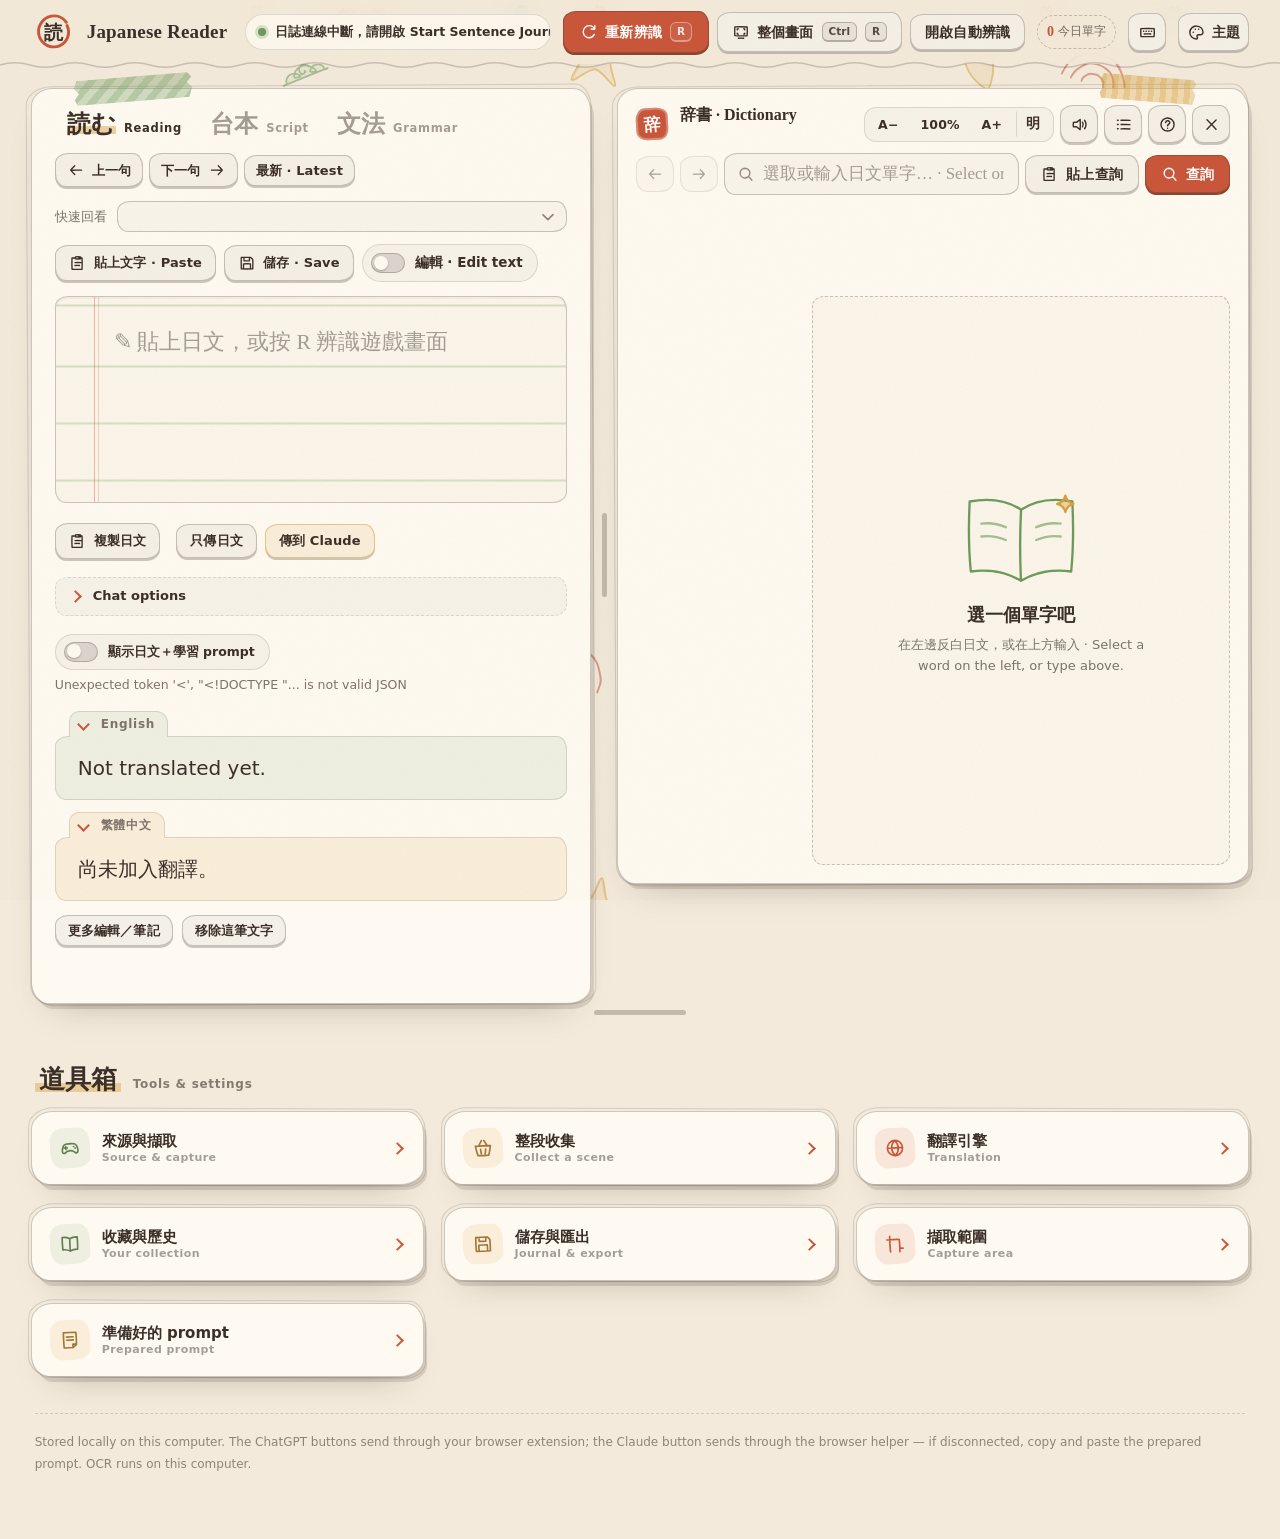
==== commit 90c54fa8: "Add 文法 tab: read your own grammar lessons beside the dictionary [skip ci] From the laptop copy of th" ====
--- a/index.html
+++ b/index.html
@@ -5,7 +5,7 @@
 <meta name="viewport" content="width=device-width,initial-scale=1">
 <meta name="theme-color" content="#f3eadb">
 <title>Japanese Reader · 日本語リーダー</title>
-<link rel="stylesheet" href="style.css?v=multi-script-1">
+<link rel="stylesheet" href="style.css?v=grammar-1">
 <link rel="stylesheet" href="dictionary.css?v=scroll-1">
 <script src="/portable-preferences.js"></script>
 <script src="theme.js?v=ios-presets-1"></script>
@@ -217,8 +217,8 @@
 const translationToggle=document.getElementById('auto-translation');
 translationToggle.onchange=async()=>{try{const r=await fetch('/api/translation',{method:'POST',headers:{'Content-Type':'application/json'},body:JSON.stringify({enabled:translationToggle.checked})});if(!r.ok)throw Error('Could not change translation setting');}catch(e){document.getElementById('translation-state').textContent=e.message;}};
 setInterval(async()=>{try{const r=await fetch('/api/state');const s=await r.json();if(s.translation){translationToggle.checked=s.translation.enabled;document.getElementById('translation-state').textContent=s.translation.status;}}catch{}},1600);
-document.addEventListener('selectionchange',()=>{const active=document.activeElement;if(active&&(active.matches('input,textarea')||active.isContentEditable))return;const selection=window.getSelection();if(!selection||selection.isCollapsed)return;const text=selection.toString().trim();if(text&&text.length<120)document.getElementById('lookup-word').value=text;});
+document.addEventListener('selectionchange',()=>{const active=document.activeElement;if(active&&(active.matches('input,textarea')||active.isContentEditable))return;const selection=window.getSelection();if(!selection||selection.isCollapsed)return;const text=(window.readerSelectionText?readerSelectionText(document):selection.toString()).trim();if(text&&text.length<120)document.getElementById('lookup-word').value=text;});
 document.getElementById('lookup-online').onclick=()=>{const w=document.getElementById('lookup-word').value.trim();if(w)window.open('https://jisho.org/search/'+encodeURIComponent(w),'_blank','noopener');};
-</script><script src="dictionary.js?v=position-1"></script><script src="deepl-web.js"></script><script src="reader.js?v=washi-2"></script><script src="script.js?v=multi-script-1"></script>
+</script><script src="dictionary.js?v=grammar-1"></script><script src="deepl-web.js"></script><script src="reader.js?v=grammar-1"></script><script src="script.js?v=grammar-1"></script><script src="grammar.js?v=grammar-1"></script>
 </body>
 </html>
--- a/style.css
+++ b/style.css
@@ -744,3 +744,41 @@
 /* Reserve action-row space so hover/selection cannot shift a restored reading position. */
 .script-list .script-line .sl-actions{max-height:none;overflow:visible;pointer-events:none;transition:opacity .15s ease}
 .script-list .script-line:is(:hover,.active,:focus-within) .sl-actions{pointer-events:auto}
+
+/* 19. 文法 · Grammar lessons tab ------------------------------------------------ */
+section.current[data-view="grammar"]>:not(.card-head):not(#grammar-view):not(.align-spacer){display:none!important}
+section.current[data-view="grammar"] .card-head>:not(.view-tabs){display:none!important}
+#reader-workspace section.current[data-view="grammar"]{display:flex;flex-direction:column;height:var(--ws-h,calc(100dvh - 104px));min-height:520px}
+#grammar-view{display:flex;flex-direction:column;flex:1;min-height:0;gap:10px;margin-top:6px}
+#grammar-view[hidden]{display:none}
+.grammar-bar{display:flex;align-items:center;gap:6px;flex-wrap:wrap;flex-shrink:0}
+.grammar-nav{display:inline-flex;gap:4px}
+.grammar-bar button{padding:6px 11px;font-size:13px}
+.grammar-bar .icon-button{padding:6px;min-width:34px;min-height:34px}
+.grammar-bar .icon-button .ico{width:18px;height:18px}
+#grammar-home{display:inline-flex;align-items:center;gap:6px}
+#grammar-home .ico{width:17px;height:17px}
+#grammar-pick{max-width:200px;padding:6px 10px;font-size:13px}
+.grammar-title{flex:1;min-width:120px;font-size:13px;color:var(--muted);white-space:nowrap;overflow:hidden;text-overflow:ellipsis}
+.grammar-zoom{display:inline-flex;border:1.5px solid var(--line);border-radius:10px;overflow:hidden}
+.grammar-zoom button{padding:5px 9px;font-size:12.5px;background:transparent;border:0;border-radius:0;box-shadow:none;min-height:0}
+.grammar-zoom button:hover:not(:disabled){background:var(--inset-2);transform:none;box-shadow:none}
+.grammar-follow{font-size:12.5px;color:var(--muted);display:inline-flex;align-items:center;gap:5px;white-space:nowrap;cursor:pointer}
+#grammar-frame{flex:1;min-height:0;width:100%;border:1.5px solid var(--line);border-radius:var(--wobble-sm);background:var(--card);display:block}
+#grammar-frame[hidden]{display:none}
+.grammar-setup{flex-shrink:0;padding:14px 16px;background:var(--inset);border:1.5px dashed var(--line);border-radius:var(--wobble-sm);display:flex;flex-direction:column;gap:10px;font-size:13.5px}
+.grammar-setup p{margin:0}
+.grammar-setup-lead{display:flex;flex-direction:column;gap:2px}
+.grammar-setup-lead b{font:700 19px var(--font-hand);color:var(--ink)}
+.grammar-setup code{font:12px var(--font-mono);overflow-wrap:anywhere}
+.grammar-add{display:flex;gap:6px}
+.grammar-add input{flex:1;min-width:0;padding:8px 12px;font-size:14px}
+.grammar-folders{list-style:none;margin:0;padding:0;display:flex;flex-direction:column;gap:6px}
+.grammar-folders:empty{display:none}
+.grammar-folders li{display:flex;flex-wrap:wrap;align-items:baseline;gap:4px 10px}
+.grammar-folders code{color:var(--faint)}
+.grammar-folders small{color:var(--muted)}
+/* While a resize grip is dragged, the lesson frame must not swallow the pointer. */
+body.ws-resizing #grammar-frame{pointer-events:none}
+/* Furigana is left out of selections in the reader's own ruby text too. */
+rt,rp{-webkit-user-select:none;user-select:none}
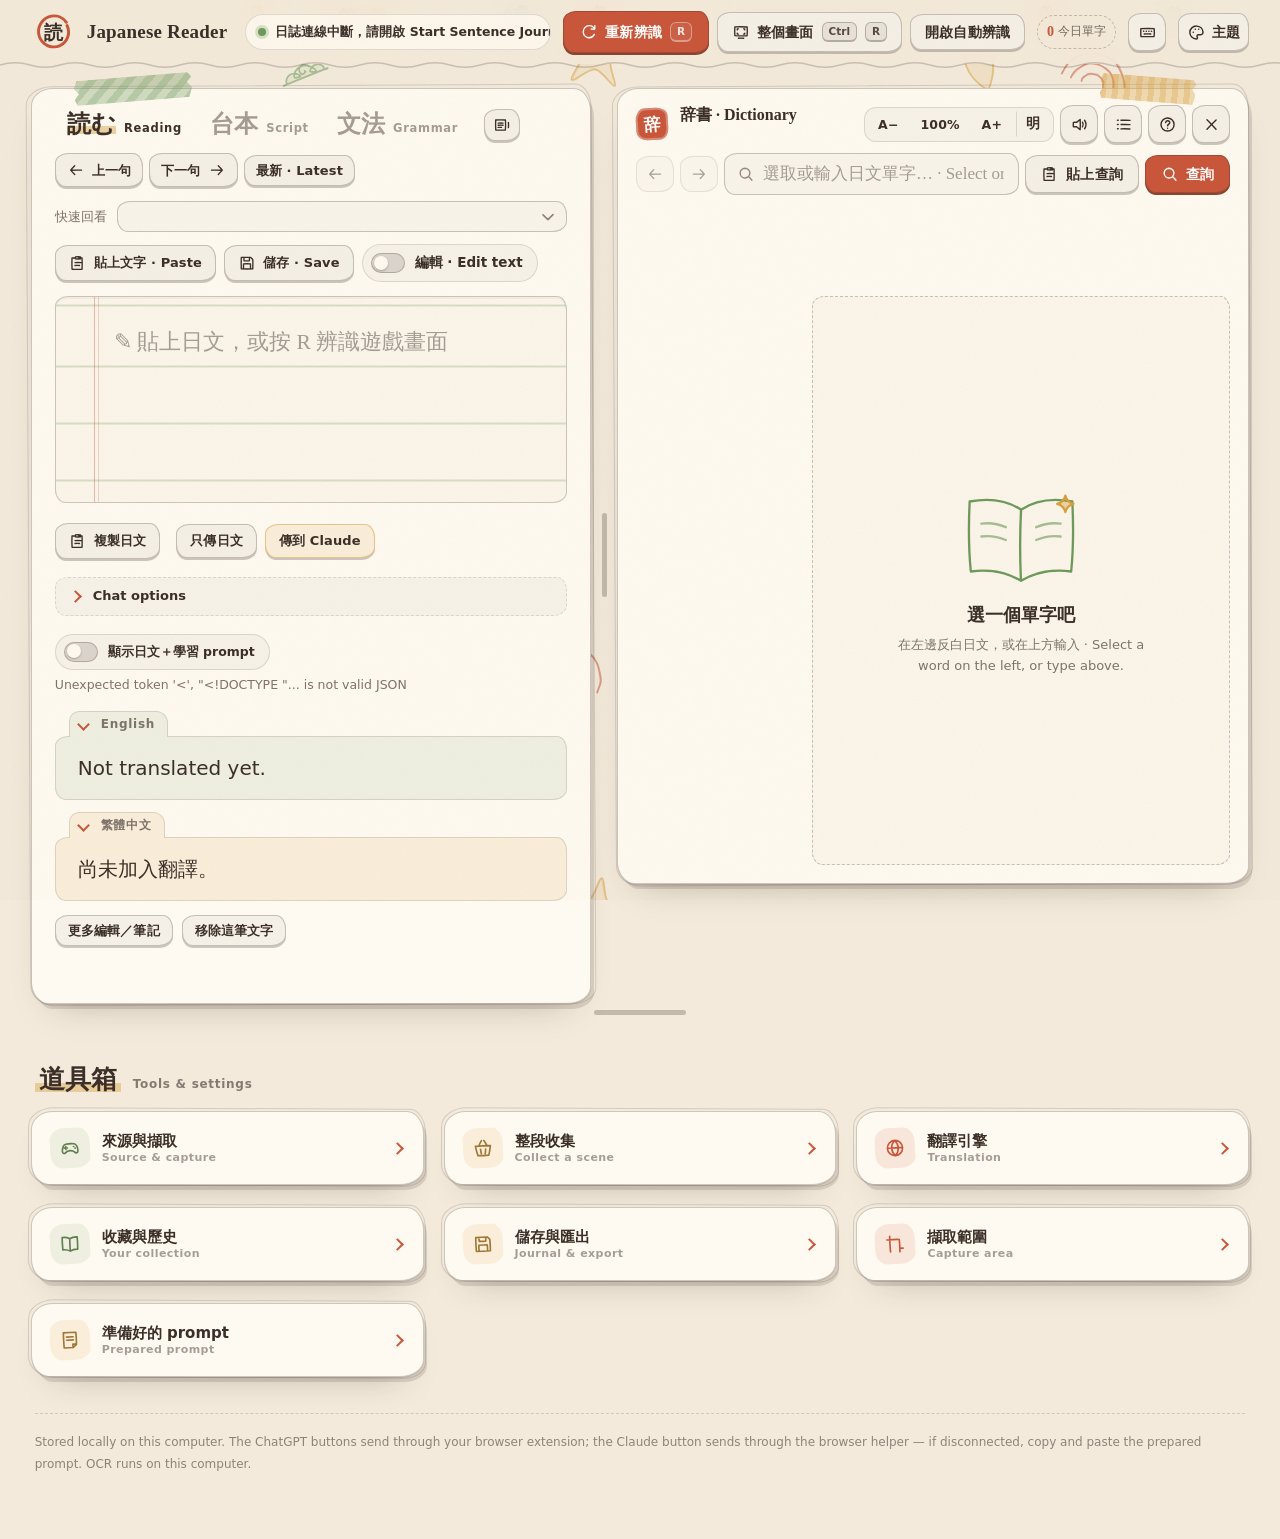
==== commit 3a8ccf23: "Full-width reading with a slide-out dictionary; faster Yomitan entries [skip ci] - A 全寬 / 並排 switch " ====
--- a/index.html
+++ b/index.html
@@ -6,7 +6,7 @@
 <meta name="theme-color" content="#f3eadb">
 <title>Japanese Reader · 日本語リーダー</title>
 <link rel="stylesheet" href="style.css?v=grammar-1">
-<link rel="stylesheet" href="dictionary.css?v=scroll-1">
+<link rel="stylesheet" href="dictionary.css?v=drawer-1">
 <script src="/portable-preferences.js"></script>
 <script src="theme.js?v=ios-presets-1"></script>
 </head>
@@ -207,6 +207,7 @@
    <dt><kbd>←</kbd> / <kbd>→</kbd></dt><dd>上一個／下一個查詢 · Previous / next search</dd>
    <dt><kbd>Ctrl</kbd>+<kbd>V</kbd></dt><dd>貼上並查詢 · Paste into dictionary search</dd>
    <dt><kbd>Shift</kbd> + 選取</dt><dd>只選取、不查詢 · Select without lookup (or right-drag)</dd>
+   <dt><kbd>Esc</kbd></dt><dd>收起右側的辭典（全寬模式）· Tuck the dictionary away (full-width mode)</dd>
    <dt><kbd>?</kbd></dt><dd>顯示這張表 · Show this sheet</dd>
   </dl>
  </div>
@@ -219,6 +220,6 @@
 setInterval(async()=>{try{const r=await fetch('/api/state');const s=await r.json();if(s.translation){translationToggle.checked=s.translation.enabled;document.getElementById('translation-state').textContent=s.translation.status;}}catch{}},1600);
 document.addEventListener('selectionchange',()=>{const active=document.activeElement;if(active&&(active.matches('input,textarea')||active.isContentEditable))return;const selection=window.getSelection();if(!selection||selection.isCollapsed)return;const text=(window.readerSelectionText?readerSelectionText(document):selection.toString()).trim();if(text&&text.length<120)document.getElementById('lookup-word').value=text;});
 document.getElementById('lookup-online').onclick=()=>{const w=document.getElementById('lookup-word').value.trim();if(w)window.open('https://jisho.org/search/'+encodeURIComponent(w),'_blank','noopener');};
-</script><script src="dictionary.js?v=grammar-1"></script><script src="deepl-web.js"></script><script src="reader.js?v=grammar-1"></script><script src="script.js?v=grammar-1"></script><script src="grammar.js?v=grammar-1"></script>
+</script><script src="dictionary.js?v=drawer-1"></script><script src="deepl-web.js"></script><script src="reader.js?v=drawer-1"></script><script src="script.js?v=grammar-1"></script><script src="grammar.js?v=grammar-1"></script>
 </body>
 </html>
--- a/dictionary.css
+++ b/dictionary.css
@@ -256,3 +256,74 @@
 }
 #dict-entries.kanji-list button.active{background:var(--tint-accent);border-color:color-mix(in srgb,var(--accent) 50%,transparent);color:var(--accent-text)}
 @container (max-width:560px){#dict-entries.kanji-list{flex-wrap:nowrap}}
+/* Full-width reading + slide-out dictionary drawer ------------------------------------------------- */
+/* Switch in the reading card header (全寬 / 並排), remembered per view. reader.js has the behaviour. */
+.layout-toggle{display:inline-flex;align-items:center;gap:6px;padding:6px 11px;font-size:13px;font-weight:650;white-space:nowrap}
+/* Sits beside the view tabs; the space that the tabs used to push away now comes after the switch. */
+.card-head>:is(.view-tabs,.hand-title):has(+.layout-toggle){margin-right:0}
+.card-head>.layout-toggle{margin-right:auto}
+/* 読む has its sentence buttons on the same row: icon only there (the tooltip says what it does). */
+section.current:not([data-view="script"]):not([data-view="grammar"]) .card-head>.layout-toggle{padding:6px 8px}
+section.current:not([data-view="script"]):not([data-view="grammar"]) .card-head>.layout-toggle span{display:none}
+.layout-toggle .ico{width:18px;height:18px}
+.layout-toggle[aria-pressed="true"]{border-color:color-mix(in srgb,var(--accent) 55%,transparent)}
+/* The script and grammar views hide everything in the header except the tabs; keep this switch. */
+#reader-workspace section.current[data-view] .card-head>.layout-toggle{display:inline-flex!important}
+.dict-drawer-handle,.dict-drawer-grip{display:none}
+
+#reader-workspace.dict-drawer-mode{
+ grid-template-columns:minmax(0,1fr)!important;
+ --drawer-w:min(var(--dict-drawer-w,clamp(440px,40vw,760px)),calc(100vw - 56px));
+ --drawer-ease:cubic-bezier(.2,.8,.2,1);
+}
+#reader-workspace.dict-drawer-mode .ws-grip-v{display:none!important}
+#reader-workspace.dict-drawer-mode #dictionary-panel{
+ position:fixed;z-index:30;top:calc(var(--topbar-h,64px) + 12px);right:0;bottom:12px;
+ width:var(--drawer-w);height:auto!important;min-height:0!important;margin:0;
+ border-right:0;border-radius:var(--wobble) 0 0 var(--wobble);
+ box-shadow:-22px 0 48px color-mix(in srgb,#1b140f 20%,transparent);
+ transform:translateX(calc(100% + 30px));visibility:hidden;
+ transition:transform .28s var(--drawer-ease),visibility 0s linear .28s;
+}
+#reader-workspace.dict-drawer-mode #dictionary-panel.drawer-open{transform:none;visibility:visible;transition:transform .28s var(--drawer-ease),visibility 0s}
+#reader-workspace.dict-drawer-mode #dictionary-panel.drawer-no-anim{transition:none}
+/* Washi tape and the offset pencil line would poke out past the window edge. */
+#reader-workspace.dict-drawer-mode #dictionary-panel::before,#reader-workspace.dict-drawer-mode #dictionary-panel::after{display:none}
+
+#reader-workspace.dict-drawer-mode .dict-drawer-handle{
+ display:flex;flex-direction:column;align-items:center;gap:7px;
+ position:fixed;z-index:31;right:0;top:calc(var(--topbar-h,64px) + (100vh - var(--topbar-h,64px)) * .4);
+ width:42px;padding:11px 0 10px;margin:0;
+ color:var(--ink);background:var(--card);
+ border:1.5px solid var(--line-strong);border-right:0;border-radius:15px 0 0 15px/18px 0 0 18px;
+ box-shadow:-6px 5px 18px color-mix(in srgb,#1b140f 14%,transparent);
+ transition:right .28s var(--drawer-ease),transform .15s ease;cursor:pointer;
+}
+#reader-workspace.dict-drawer-mode.drawer-is-open .dict-drawer-handle{right:var(--drawer-w)}
+#reader-workspace.dict-drawer-mode .dict-drawer-handle:hover:not(:disabled){transform:translateX(-3px);background:var(--card);box-shadow:-8px 6px 20px color-mix(in srgb,#1b140f 18%,transparent)}
+#reader-workspace.dict-drawer-mode .dict-drawer-handle:focus-visible{outline:2px solid var(--accent);outline-offset:2px}
+.ddh-seal{
+ display:grid;place-items:center;width:27px;height:27px;
+ font:700 15px/1 "UD Digi Kyokasho N-B","Yu Mincho",serif;color:var(--on-accent);background:var(--accent);
+ border-radius:8px 10px 7px 9px/10px 7px 9px 8px;
+}
+.ddh-count{min-width:22px;padding:0 6px;font:700 11px/1.55 var(--font-ui);text-align:center;color:var(--ink);background:color-mix(in srgb,var(--accent) 16%,var(--card));border:1px solid color-mix(in srgb,var(--accent) 38%,transparent);border-radius:99px}
+.dict-drawer-handle.no-hits .ddh-count{color:var(--muted);background:var(--inset-2);border-color:var(--line)}
+.ddh-chevron{width:8px;height:8px;margin:1px 0 0 4px;border-left:2px solid currentColor;border-bottom:2px solid currentColor;transform:rotate(45deg);opacity:.55;transition:transform .2s ease}
+.drawer-is-open .ddh-chevron{margin:1px 4px 0 0;transform:rotate(-135deg)}
+.dict-drawer-handle.nudge{animation:ddh-nudge .5s ease}
+@keyframes ddh-nudge{20%{transform:translateX(-8px)}45%{transform:translateX(0)}65%{transform:translateX(-4px)}100%{transform:none}}
+
+/* Drag the drawer's left edge to change its width. */
+#reader-workspace.dict-drawer-mode .dict-drawer-grip{display:block;position:absolute;z-index:6;left:-7px;top:18px;bottom:18px;width:14px;cursor:ew-resize;touch-action:none}
+#reader-workspace.dict-drawer-mode .dict-drawer-grip::after{
+ content:"";position:absolute;left:5px;top:50%;width:4px;height:76px;transform:translateY(-50%);
+ border-radius:99px;background:var(--accent);opacity:0;transition:opacity .15s ease;
+}
+#reader-workspace.dict-drawer-mode .dict-drawer-grip:hover::after,#reader-workspace.drawer-resizing .dict-drawer-grip::after{opacity:.9}
+#reader-workspace.drawer-resizing #dictionary-panel,#reader-workspace.drawer-resizing .dict-drawer-handle{transition:none}
+@media(prefers-reduced-motion:reduce){
+ #reader-workspace.dict-drawer-mode #dictionary-panel,#reader-workspace.dict-drawer-mode .dict-drawer-handle{transition:none}
+ .dict-drawer-handle.nudge{animation:none}
+}
+@media print{.dict-drawer-handle,.layout-toggle{display:none!important}}
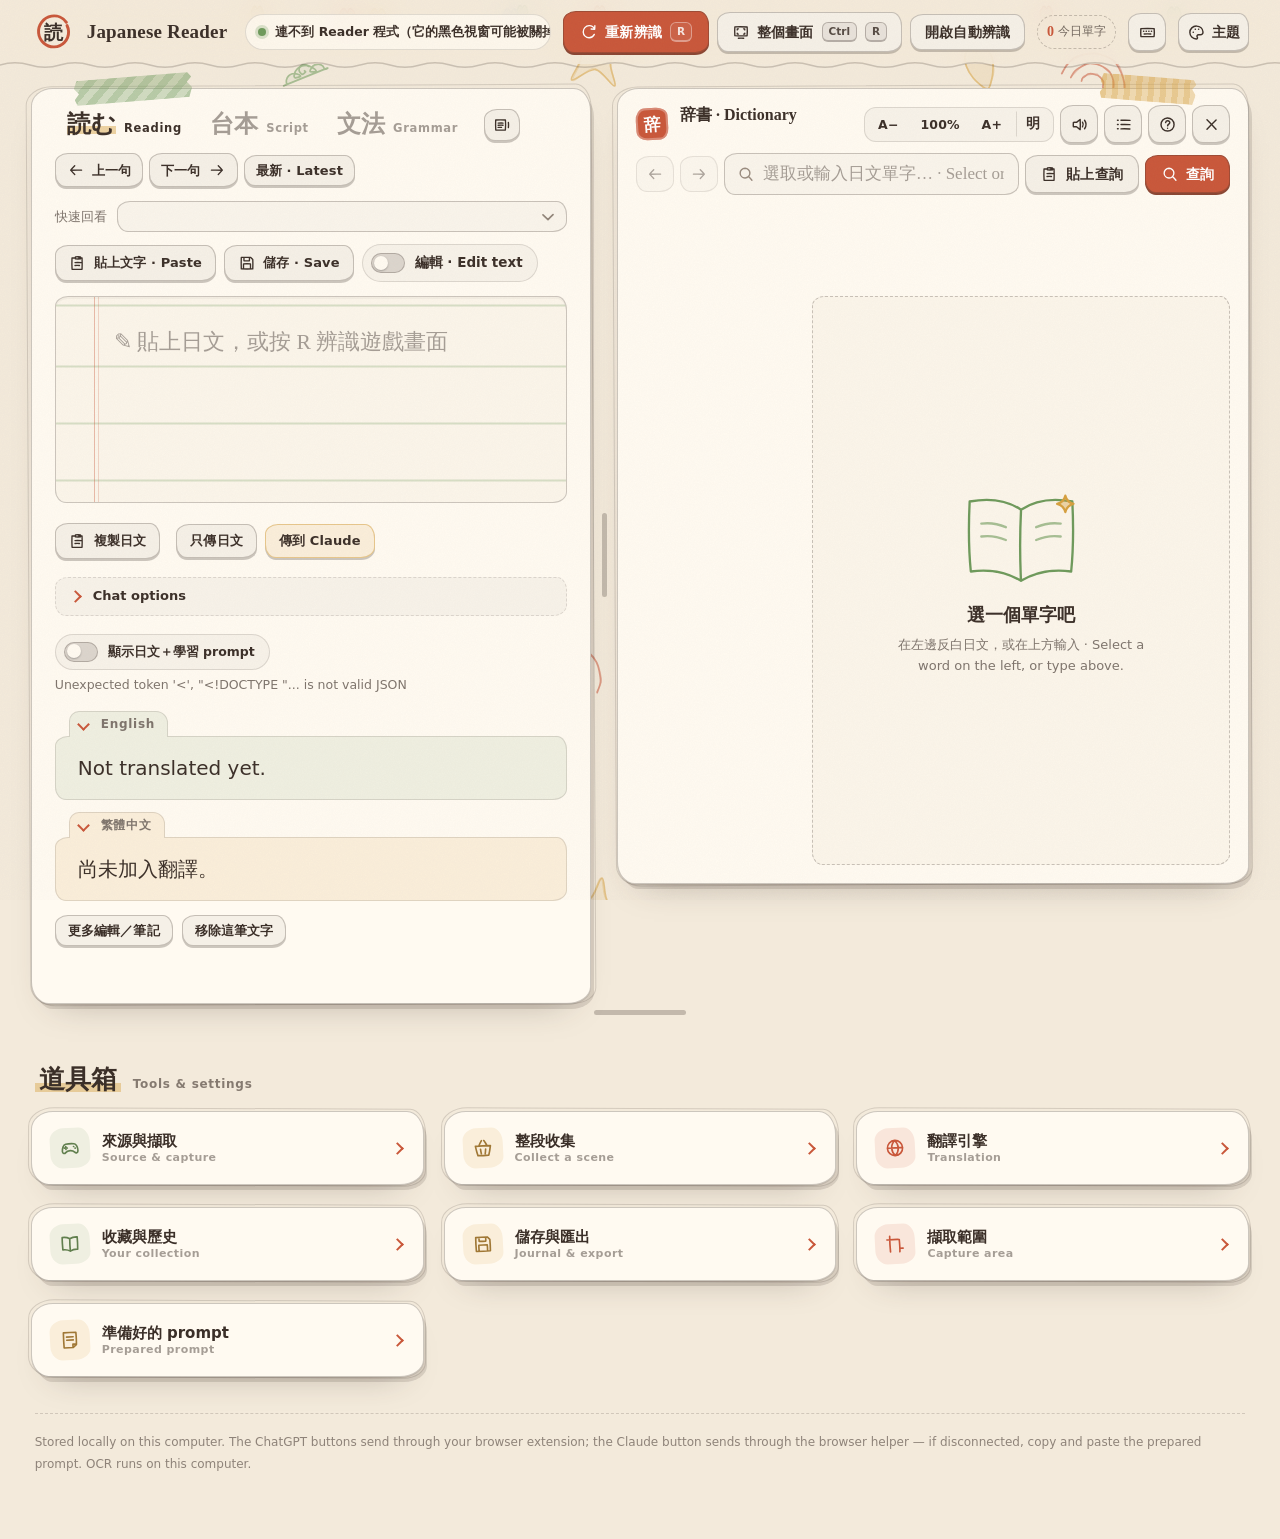
==== commit 69d46297: "Dictionary: no flash on open or lookup; whole pronunciation box plays [skip ci] - Opening: the page " ====
--- a/index.html
+++ b/index.html
@@ -5,10 +5,19 @@
 <meta name="viewport" content="width=device-width,initial-scale=1">
 <meta name="theme-color" content="#f3eadb">
 <title>Japanese Reader · 日本語リーダー</title>
-<link rel="stylesheet" href="style.css?v=grammar-1">
-<link rel="stylesheet" href="dictionary.css?v=drawer-1">
+<script>
+// Open without a flash: the scripts at the end of the page rearrange it (two columns, top bar,
+// tabs), and Chrome would otherwise paint the raw page first. Only the paper background shows
+// until the scripts have run and the first reader state is in; never longer than 1.5 s.
+(()=>{const root=document.documentElement,waiting=new Set(['scripts','state','poll']);root.classList.add('booting');
+ const show=()=>requestAnimationFrame(()=>root.classList.remove('booting'));
+ window.readerBoot={done(part){if(waiting.delete(part)&&!waiting.size)show();}};setTimeout(show,1500);})();
+</script>
+<link rel="stylesheet" href="style.css?v=noflash-1">
+<link rel="stylesheet" href="dictionary.css?v=noflash-1">
 <script src="/portable-preferences.js"></script>
-<script src="theme.js?v=ios-presets-1"></script>
+<script src="organic-bg.js?v=organic-2"></script>
+<script src="theme.js?v=organic-2"></script>
 </head>
 <body>
 <div id="doodles" aria-hidden="true"></div>
@@ -168,6 +177,7 @@
   <div class="toggle-row">
    <label><input id="theme-grain" type="checkbox"> 紙張質感 · Paper grain</label>
    <label><input id="theme-falling" type="checkbox"> 飄落動畫 · Drifting petals</label>
+   <label><input id="theme-motion" type="checkbox"> 風景微動 · Moving scenes</label>
   </div>
 
   <h3>閱讀 · Reading</h3>
@@ -207,19 +217,19 @@
    <dt><kbd>←</kbd> / <kbd>→</kbd></dt><dd>上一個／下一個查詢 · Previous / next search</dd>
    <dt><kbd>Ctrl</kbd>+<kbd>V</kbd></dt><dd>貼上並查詢 · Paste into dictionary search</dd>
    <dt><kbd>Shift</kbd> + 選取</dt><dd>只選取、不查詢 · Select without lookup (or right-drag)</dd>
-   <dt><kbd>Esc</kbd></dt><dd>收起右側的辭典（全寬模式）· Tuck the dictionary away (full-width mode)</dd>
+   <dt><kbd>Esc</kbd></dt><dd>收起右側的辭典（全寬模式；滑鼠移開也會自動收起）· Tuck the dictionary away (full-width mode; it also hides when the mouse leaves)</dd>
    <dt><kbd>?</kbd></dt><dd>顯示這張表 · Show this sheet</dd>
   </dl>
  </div>
 </div>
 
-<script src="translations.js"></script><script src="app.js?v=washi-1"></script>
+<script src="translations.js"></script><script src="app.js?v=noflash-1"></script>
 <script>
 const translationToggle=document.getElementById('auto-translation');
 translationToggle.onchange=async()=>{try{const r=await fetch('/api/translation',{method:'POST',headers:{'Content-Type':'application/json'},body:JSON.stringify({enabled:translationToggle.checked})});if(!r.ok)throw Error('Could not change translation setting');}catch(e){document.getElementById('translation-state').textContent=e.message;}};
 setInterval(async()=>{try{const r=await fetch('/api/state');const s=await r.json();if(s.translation){translationToggle.checked=s.translation.enabled;document.getElementById('translation-state').textContent=s.translation.status;}}catch{}},1600);
 document.addEventListener('selectionchange',()=>{const active=document.activeElement;if(active&&(active.matches('input,textarea')||active.isContentEditable))return;const selection=window.getSelection();if(!selection||selection.isCollapsed)return;const text=(window.readerSelectionText?readerSelectionText(document):selection.toString()).trim();if(text&&text.length<120)document.getElementById('lookup-word').value=text;});
 document.getElementById('lookup-online').onclick=()=>{const w=document.getElementById('lookup-word').value.trim();if(w)window.open('https://jisho.org/search/'+encodeURIComponent(w),'_blank','noopener');};
-</script><script src="dictionary.js?v=drawer-1"></script><script src="deepl-web.js"></script><script src="reader.js?v=drawer-1"></script><script src="script.js?v=grammar-1"></script><script src="grammar.js?v=grammar-1"></script>
+</script><script src="dictionary.js?v=noflash-1"></script><script src="deepl-web.js"></script><script src="reader.js?v=noflash-1"></script><script src="script.js?v=grammar-1"></script><script src="grammar.js?v=grammar-1"></script><script>window.readerBoot?.done('scripts');</script>
 </body>
 </html>
--- a/style.css
+++ b/style.css
@@ -88,12 +88,17 @@
  100%{transform:translate3d(var(--drift),calc(-100vh - 60px),0) scale(1.05);opacity:0}
 }
 .no-falling #falling{display:none}
+/* While the scripts arrange the page (index.html, a fraction of a second), show only the paper. */
+html.booting :is(.topbar,.shell){opacity:0}
+/* Paper grain. Plain alpha blending, deliberately not mix-blend-mode: Chromium flickers when a
+   page combines mix-blend-mode with backdrop-filter blur (the top bar), and on light paper the
+   two blends look the same at this strength. */
 body::after{
  content:"";position:fixed;inset:0;z-index:90;pointer-events:none;
- opacity:var(--grain-opacity);mix-blend-mode:multiply;
+ opacity:var(--grain-opacity);
  background-image:url("data:image/svg+xml,%3Csvg xmlns='http://www.w3.org/2000/svg' width='220' height='220'%3E%3Cfilter id='n'%3E%3CfeTurbulence type='fractalNoise' baseFrequency='.85' numOctaves='3' stitchTiles='stitch'/%3E%3CfeColorMatrix values='0 0 0 0 .45 0 0 0 0 .38 0 0 0 0 .3 0 0 0 .09 0'/%3E%3C/filter%3E%3Crect width='220' height='220' filter='url(%23n)'/%3E%3C/svg%3E");
 }
-:root[data-mode="dark"] body::after{mix-blend-mode:screen;opacity:.28}
+:root[data-mode="dark"] body::after{opacity:.28}
 .no-grain body::after{display:none}
 
 /* 3. Top bar --------------------------------------------------------------- */
@@ -725,6 +730,23 @@
 :root[data-design="fable"] #doodles,:root[data-design="yohaku"] #doodles{opacity:.8}
 :root[data-design="fable"] .topbar::after,:root[data-design="yohaku"] .topbar::after{height:1px;bottom:0;mask:none;-webkit-mask:none}
 
+/* 手繪 Hand-drawn scenes (organic-bg.js): the watercolour picture is the page, and the
+   cards are frosted paper laid over it. Paper grain is painted into the picture itself. */
+.preset-art.organic-art{height:104px}
+.preset-art.organic-art canvas{position:absolute;inset:0;width:100%;height:100%;display:block}
+:root[data-design="organic"]{--see:64%;--shadow:0 1px 0 var(--line),0 22px 40px -28px color-mix(in srgb,var(--ink) 50%,transparent)}
+:root[data-design="organic"] #doodles{opacity:1}
+:root[data-design="organic"] body::after{display:none}
+:root[data-design="organic"] :is(.panel,article,section.current,#dictionary-panel,.settings-grid>details,.settings-grid>section){
+ background:color-mix(in srgb,var(--card) var(--see),transparent);
+ backdrop-filter:blur(7px) saturate(1.05);-webkit-backdrop-filter:blur(7px) saturate(1.05);
+}
+:root[data-design="organic"] :is(section.current,#dictionary-panel,.settings-grid>*,article)::after,
+:root[data-design="organic"] :is(section.current,#dictionary-panel)::before{display:none}
+:root[data-design="organic"] .topbar{background:color-mix(in srgb,var(--paper) 62%,transparent)}
+/* The dictionary drawer slides over the text: keep it nearly opaque. */
+:root[data-design="organic"] #reader-workspace.dict-drawer-mode #dictionary-panel{background:color-mix(in srgb,var(--card) 94%,transparent)}
+
 /* Script controls stay visible while the lines scroll, including on narrow screens. */
 #reader-workspace section.current[data-view="script"]{display:flex;flex-direction:column;height:var(--ws-h,calc(100dvh - 104px));min-height:520px}
 #script-view{overflow:hidden}
@@ -782,3 +804,27 @@
 body.ws-resizing #grammar-frame{pointer-events:none}
 /* Furigana is left out of selections in the reader's own ruby text too. */
 rt,rp{-webkit-user-select:none;user-select:none}
+
+/* 台本 · 收起 / 展開: hide the tools above the list (全寬, search, Load script, Script format, count) to read only the script */
+.card-head>.script-tools-toggle{display:none;align-items:center;gap:6px;padding:6px 11px;font-size:13px;font-weight:650;white-space:nowrap;margin-left:auto}
+.script-tools-toggle .ico{width:18px;height:18px}
+.script-tools-toggle :is(.ico,span){flex-shrink:0}
+.script-tools-toggle small{font-weight:500;color:var(--muted);max-width:10em;min-width:0;overflow:hidden;text-overflow:ellipsis}
+/* Collapsed: keep the tabs and this button on one line; a long search word is shortened instead of wrapping. */
+#reader-workspace section.current[data-view="script"].script-tools-hidden .card-head{flex-wrap:nowrap}
+#reader-workspace section.current[data-view="script"].script-tools-hidden .card-head>.view-tabs{flex-shrink:0}
+#reader-workspace section.current[data-view="script"].script-tools-hidden .card-head>.script-tools-toggle{min-width:0;flex-shrink:1;overflow:hidden}
+#reader-workspace section.current[data-view="script"] .card-head>.script-tools-toggle{display:inline-flex!important}
+#reader-workspace section.current[data-view="script"].script-tools-hidden .card-head>.layout-toggle{display:none!important}
+#reader-workspace section.current.script-tools-hidden #script-view>:not(.script-list){display:none!important}
+
+/* 台本 voices: 🔊 on a line (and on the reading card) plays the game's own clip; click again to stop */
+.voice-play{display:inline-flex;align-items:center;justify-content:center;width:30px;height:26px;padding:0;border-radius:999px;flex-shrink:0}
+.voice-play .ico{width:16px;height:16px}
+.voice-play.playing{color:var(--accent);border-color:color-mix(in srgb,var(--accent) 60%,transparent);animation:voice-pulse 1.1s ease-in-out infinite}
+@keyframes voice-pulse{50%{box-shadow:0 0 0 4px color-mix(in srgb,var(--accent) 22%,transparent)}}
+@media (prefers-reduced-motion:reduce){.voice-play.playing{animation:none}}
+.voice-note{font-size:12px;color:color-mix(in srgb,#d0453a 75%,var(--ink));max-width:42em}
+.script-link-row{display:flex;align-items:center;gap:8px;flex-wrap:wrap;margin-top:6px;align-self:flex-start}
+.script-link-row>.script-link{margin:0}
+.script-link-row:not(:has(>:not([hidden]))){display:none}
--- a/dictionary.css
+++ b/dictionary.css
@@ -170,13 +170,16 @@
 
 .dict-main{display:flex;flex-direction:column;min-height:0;min-width:0}
 .dict-frame-wrap{position:relative;flex:1;min-height:280px}
-#dict-frame{
- display:block;width:100%;height:100%;
+/* Two entry frames take turns (dictionary.js): the next entry loads, hidden, in exactly the same
+   box as the shown one (#dict-frame), and replaces it only when it is complete. */
+.dict-frame-wrap>iframe{
+ position:absolute;inset:0;display:block;width:100%;height:100%;
  background:var(--card);
  border:1.5px solid var(--line-strong);
  border-radius:var(--wobble-sm);
  box-shadow:inset 0 2px 0 color-mix(in srgb,var(--ink) 4%,transparent);
 }
+.dict-frame-wrap>iframe.dict-frame-next{visibility:hidden;pointer-events:none}
 .dict-empty{
  position:absolute;inset:0;display:none;
  flex-direction:column;align-items:center;justify-content:center;gap:8px;padding:24px;text-align:center;
@@ -327,3 +330,9 @@
  .dict-drawer-handle.nudge{animation:none}
 }
 @media print{.dict-drawer-handle,.layout-toggle{display:none!important}}
+/* 自動收起 setting (dictionary ? popover and Theme › More): on/off plus the wait before it hides. */
+.drawer-autohide-setting{display:flex;flex-direction:column;gap:4px}
+.drawer-delay{display:flex;align-items:center;gap:10px;margin:0 0 0 26px;font-size:12.5px;color:var(--muted)}
+.drawer-delay input[type="range"]{flex:1;min-width:90px;accent-color:var(--accent)}
+.drawer-delay input[type="range"]:disabled{opacity:.45}
+.drawer-delay output{min-width:3.6em;text-align:right;font-variant-numeric:tabular-nums;color:var(--ink)}
